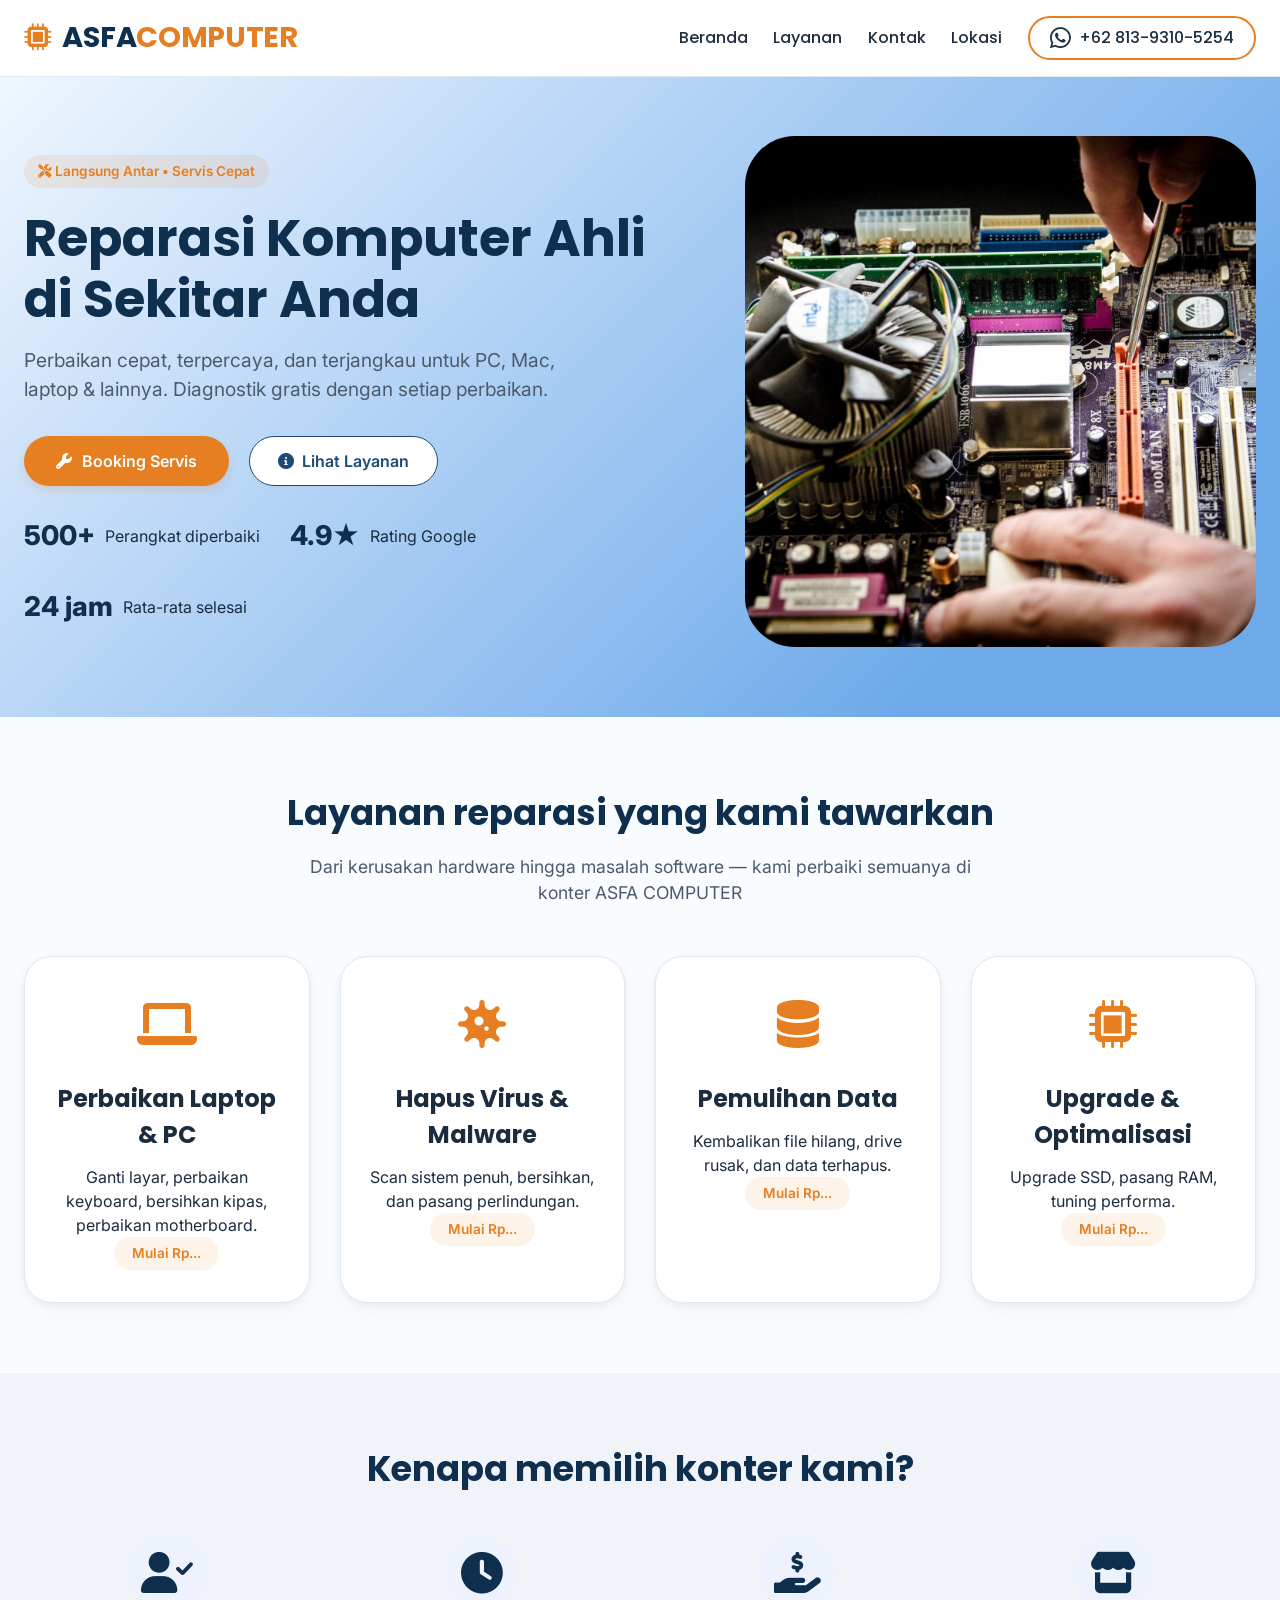
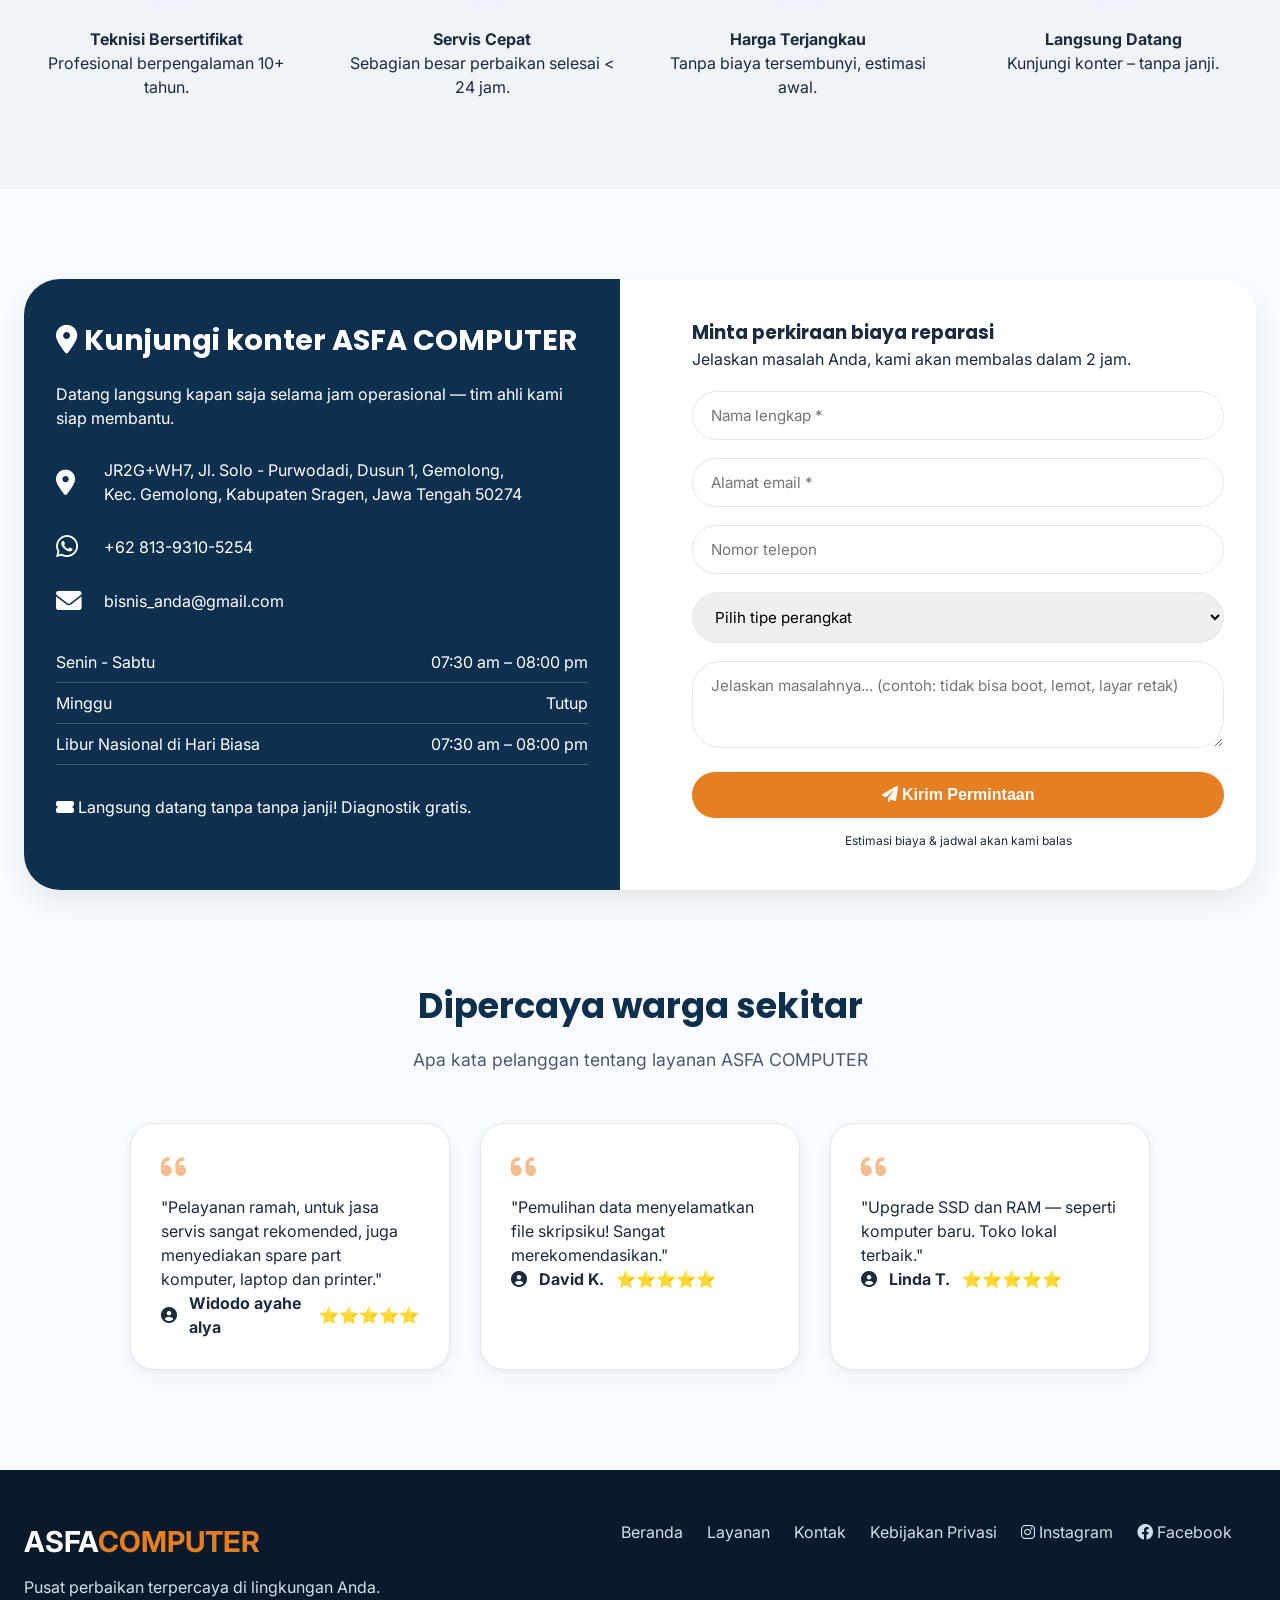
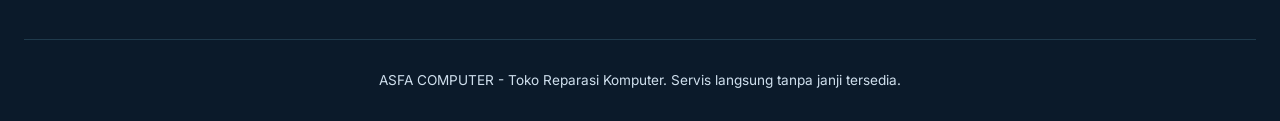
==== src/index.html @ e3bec2a9 "refine comments section" ====
<!DOCTYPE html>
<html lang="id">
<head>
  <meta charset="UTF-8">
  <meta name="viewport" content="width=device-width, initial-scale=1.0, user-scalable=yes">
  
  <!-- ================================================================== -->
  <!-- SEO META TAGS - Krusial untuk peringkat di Google & mesin pencari  -->
  <!-- ================================================================== -->
  <title>ASFA COMPUTER | Reparasi Komputer Profesional di Gemolong</title>
  <meta name="description" content="ASFA COMPUTER - Reparasi komputer profesional di Gemolong. Servis laptop, PC, Mac, pemulihan data, upgrade SSD/RAM. Gratis diagnostik, harga terjangkau. Langsung antar tanpa janji. ⭐ 4.9 rating.">
  <meta name="keywords" content="reparasi komputer, service laptop jakarta, perbaikan pc, toko komputer, ASHFACOMP, perbaikan laptop, pemulihan data jakarta, upgrade ssd, virus removal">
  <meta name="author" content="ASFA COMPUTER">
  <meta name="robots" content="index, follow">
  <meta name="googlebot" content="index, follow">
  <meta name="language" content="Indonesian">
  <meta name="geo.region" content="ID-JK">
  <meta name="geo.placename" content="Gemolong Sragen">
  <meta name="geo.position" content="-6.200000;106.816666">
  <meta name="ICBM" content="-6.200000, 106.816666">
  
  <link rel="canonical" href="https://www.asfa_computer.vercel.com/">
  
  <!-- Open Graph / Facebook -->
  <meta property="og:type" content="website">
  <meta property="og:url" content="https://www.asfa_computer.vercel.com/">
  <meta property="og:title" content="ASFA COMPUTER | Reparasi Komputer Profesional di Gemolong">
  <meta property="og:description" content="Servis laptop, PC, Mac, pemulihan data, upgrade SSD/RAM. Gratis diagnostik. Walk-in welcome! ⭐ 4.9 dari 500+ pelanggan.">
  <meta property="og:image" content="https://www.asfa_computer.vercel.jpg">
  <meta property="og:image:alt" content="ASFA COMPUTER Counter Repair Computer">
  <meta property="og:locale" content="id_ID">
  
  <!-- Twitter Card -->
  <meta name="twitter:card" content="summary_large_image">
  <meta name="twitter:title" content="ASFA COMPUTER | Reparasi Komputer Gemolong">
  <meta name="twitter:description" content="Servis cepat dan terjangkau. Diagnostik gratis. Datang langsung ke konter kami!">
  <meta name="twitter:image" content="https://www.asfa_computer.vercel.com/twitter-image.jpg">
  

  <!-- Font Awesome 6 -->
  <link rel="stylesheet" href="https://cdnjs.cloudflare.com/ajax/libs/font-awesome/6.0.0-beta3/css/all.min.css">
  <!-- Google Fonts -->
  <link href="https://fonts.googleapis.com/css2?family=Inter:opsz,wght@14..32,300;400;500;600;700&family=Poppins:wght@500;600;700&display=swap" rel="stylesheet">
  
  <link rel="stylesheet" href="style.css">

</head>
<body>

<!-- ================================================================== -->
<!-- HEADER dengan HAMBURGER BUTTON untuk mobile                         -->
<!-- ================================================================== -->
<header class="header">
  <div class="container">
    <div class="navbar">
      <div class="logo">
        <i class="fas fa-microchip"></i> ASFA<span>COMPUTER</span>
      </div>
      
      <!-- Desktop Navigation -->
      <div class="nav-links">
        <a class = "nav" href="#home">Beranda</a>
        <a class = "nav" href="#services">Layanan</a>
        <a class = "nav" href="#contact">Kontak</a>
        <a class = "nav" href="#location">Lokasi</a>
        <a href="#" class="btn-outline-call"><i class="fab fa-whatsapp wa"></i>+62 813-9310-5254</a>
      </div>
      
      <!-- Hamburger Button (Mobile Only) -->
      <button class="hamburger" id="hamburgerBtn" aria-label="Menu">
        <span></span>
        <span></span>
        <span></span>
      </button>
    </div>
  </div>
</header>

<!-- Mobile Navigation Menu -->
<div class="mobile-nav" id="mobileNav">
  <a href="#home" class="mobile-nav-link">Beranda</a>
  <a href="#services" class="mobile-nav-link">Layanan</a>
  <a href="#contact" class="mobile-nav-link">Kontak</a>
  <a href="#location" class="mobile-nav-link">Lokasi</a>
  <a href="#" class="btn-outline-call-mobile" id="mobileCallBtn"><i class="fas fa-phone-alt"></i> +62 857-4691-5869</a>
</div>

<!-- Overlay -->
<div class="menu-overlay" id="menuOverlay"></div>

<main>
  <!-- Hero Section -->
  <section id="home" class="hero">
    <div class="container hero-grid">
      <div class="hero-content">
        <div class="hero-badge"><i class="fas fa-tools"></i> Langsung Antar • Servis Cepat</div>
        <h1>Reparasi Komputer Ahli <br> di Sekitar Anda</h1>
        <p>Perbaikan cepat, terpercaya, dan terjangkau untuk PC, Mac, laptop & lainnya. Diagnostik gratis dengan setiap perbaikan.</p>
        <div class="hero-actions">
          <a href="#contact" class="btn-primary"><i class="fas fa-wrench"></i> Booking Servis</a>
          <a href="#services" class="btn-secondary"><i class="fas fa-info-circle"></i> Lihat Layanan</a>
        </div>
        <div class="hero-stats">
          <div class="stat-item"><span class="stat-number">500+</span> <span>Perangkat diperbaiki</span></div>
          <div class="stat-item"><span class="stat-number">4.9★</span> <span>Rating Google</span></div>
          <div class="stat-item"><span class="stat-number">24 jam</span> <span>Rata-rata selesai</span></div>
        </div>
      </div>
      <div class="hero-image">
        <div>
        <img src="../assets/computer_reparation.jpg" alt="Computer Repair">
        </div>
      </div>
    </div>
  </section>

  <!-- hero section mobile -->

  
  <section id="home" class="hero-mobile">
    <div class="container hero-grid">
      <div class="hero-content">
        <div class="hero-badge"><i class="fas fa-tools"></i> Langsung Antar • Servis Cepat</div>
        <h1>Reparasi Komputer Ahli <br> di Sekitar Anda</h1>
        <p>Perbaikan cepat, terpercaya, dan terjangkau untuk PC, Mac, laptop & lainnya. Diagnostik gratis dengan setiap perbaikan.</p>
        <div class="hero-image">
          <div>
          <img src="../assets/computer_reparation.jpg" alt="Computer Repair">
          </div>
        </div>
        <div class="hero-actions">
          <a href="#contact" class="btn-primary"><i class="fas fa-wrench"></i> Booking Servis</a>
          <a href="#services" class="btn-secondary"><i class="fas fa-info-circle"></i> Lihat Layanan</a>
        </div>
        <div class="hero-stats">
          <div class="stat-item"><span class="stat-number">500+</span> <span>Perangkat diperbaiki</span></div>
          <div class="stat-item"><span class="stat-number">4.9★</span> <span>Rating Google</span></div>
          <div class="stat-item"><span class="stat-number">24 jam</span> <span>Rata-rata selesai</span></div>
        </div>
      </div>
    </div>
  </section>


  <!-- Services Section -->
  <section id="services">
    <div class="container">
      <h2 class="section-title">Layanan reparasi yang kami tawarkan</h2>
      <div class="section-sub">Dari kerusakan hardware hingga masalah software — kami perbaiki semuanya di konter ASFA COMPUTER</div>
      <div class="services-grid">
        <div class="service-card">
          <div class="service-icon"><i class="fas fa-laptop"></i></div>
          <h3>Perbaikan Laptop & PC</h3>
          <p>Ganti layar, perbaikan keyboard, bersihkan kipas, perbaikan motherboard.</p>
          <span class="price-badge">Mulai Rp...</span>
        </div>
        <div class="service-card">
          <div class="service-icon"><i class="fas fa-virus"></i></div>
          <h3>Hapus Virus & Malware</h3>
          <p>Scan sistem penuh, bersihkan, dan pasang perlindungan.</p>
          <span class="price-badge">Mulai Rp...</span>
        </div>
        <div class="service-card">
          <div class="service-icon"><i class="fas fa-database"></i></div>
          <h3>Pemulihan Data</h3>
          <p>Kembalikan file hilang, drive rusak, dan data terhapus.</p>
          <span class="price-badge">Mulai Rp...</span>
        </div>
        <div class="service-card">
          <div class="service-icon"><i class="fas fa-microchip"></i></div>
          <h3>Upgrade & Optimalisasi</h3>
          <p>Upgrade SSD, pasang RAM, tuning performa.</p>
          <span class="price-badge">Mulai Rp...</span>
        </div>
      </div>
    </div>
  </section>

  <!-- Why Choose Us -->
  <section style="background: var(--gray-bg);">
    <div class="container">
      <h2 class="section-title">Kenapa memilih konter kami?</h2>
      <div class="whyus-grid">
        <div class="reason"><i class="fas fa-user-check"></i><h4>Teknisi Bersertifikat</h4><p>Profesional berpengalaman 10+ tahun.</p></div>
        <div class="reason"><i class="fas fa-clock"></i><h4>Servis Cepat</h4><p>Sebagian besar perbaikan selesai < 24 jam.</p></div>
        <div class="reason"><i class="fas fa-hand-holding-usd"></i><h4>Harga Terjangkau</h4><p>Tanpa biaya tersembunyi, estimasi awal.</p></div>
        <div class="reason"><i class="fas fa-store"></i><h4>Langsung Datang</h4><p>Kunjungi konter – tanpa janji.</p></div>
      </div>
    </div>
  </section>

  <!-- Contact & Location -->
  <section id="contact">
    <div class="container">
      <div class="contact-row">
        <div class="contact-info">
          <h3><i class="fas fa-map-marker-alt"></i> Kunjungi konter ASFA COMPUTER</h3>
          <p>Datang langsung kapan saja selama jam operasional — tim ahli kami siap membantu.</p>
          <a class = "addres" href="https://maps.app.goo.gl/Fgyykziy1ZP6LN6L7" target="_blank"><div class="info-detail"><i class="fas fa-location-dot"></i> <span>JR2G+WH7, Jl. Solo - Purwodadi, Dusun 1, Gemolong,<br> Kec. Gemolong, Kabupaten Sragen, Jawa Tengah 50274</span></div></a>
          <div class="info-detail"><i class="fab fa-whatsapp"></i> <span>+62 813-9310-5254</span></div>
          <div class="info-detail"><i class="fas fa-envelope"></i> <span>bisnis_anda@gmail.com</span></div>
          <div class="hours-list">
            <li><span>Senin - Sabtu</span><span>07:30 am – 08:00 pm</span></li>
            <li><span>Minggu</span><span>Tutup</span></li>
            <li><span>Libur Nasional di Hari Biasa</span><span>07:30 am – 08:00 pm</span></li>
          </div>
          <div style="margin-top: 30px;"><i class="fas fa-ticket-alt"></i> Langsung datang tanpa tanpa janji! Diagnostik gratis.</div>
        </div>
        <div class="contact-form">
          <h3>Minta perkiraan biaya reparasi</h3>
          <p style="margin-bottom: 20px;">Jelaskan masalah Anda, kami akan membalas dalam 2 jam.</p>
          <form id="repairForm">
            <div class="form-group"><input type="text" placeholder="Nama lengkap *" id="name" required></div>
            <div class="form-group"><input type="email" placeholder="Alamat email *" id="email" required></div>
            <div class="form-group"><input type="tel" placeholder="Nomor telepon" id="phone"></div>
            <div class="form-group">
              <select id="device">
                <option value="">Pilih tipe perangkat</option>
                <option>Laptop (Windows)</option><option>MacBook / iMac</option>
                <option>PC Desktop</option><option>Lainnya / Tidak yakin</option>
              </select>
            </div>
            <div class="form-group"><textarea rows="3" placeholder="Jelaskan masalahnya... (contoh: tidak bisa boot, lemot, layar retak)" id="issue"></textarea></div>
            <button type="submit" class="btn-submit"><i class="fas fa-paper-plane"></i> Kirim Permintaan</button>
            <p style="font-size: 12px; margin-top: 14px; text-align: center;">Estimasi biaya & jadwal akan kami balas</p>
          </form>
        </div>
      </div>
    </div>
  </section>

  <!-- Testimonials -->
  <section style="padding-top: 20px;">
    <div class="container">
      <h2 class="section-title">Dipercaya warga sekitar</h2>
      <div class="section-sub">Apa kata pelanggan tentang layanan ASFA COMPUTER</div>
      <div class="testimonial-grid">
        <div class="testi-card"><i class="fas fa-quote-left"></i><p>"Pelayanan ramah, untuk jasa servis sangat rekomended, juga menyediakan spare part komputer, laptop dan printer."</p><div class="client"><i class="fas fa-user-circle"></i> <strong>Widodo ayahe alya</strong> <span>⭐⭐⭐⭐⭐</span></div></div>
        <div class="testi-card"><i class="fas fa-quote-left"></i><p>"Pemulihan data menyelamatkan file skripsiku! Sangat merekomendasikan."</p><div class="client"><i class="fas fa-user-circle"></i> <strong>David K.</strong> <span>⭐⭐⭐⭐⭐</span></div></div>
        <div class="testi-card"><i class="fas fa-quote-left"></i><p>"Upgrade SSD dan RAM — seperti komputer baru. Toko lokal terbaik."</p><div class="client"><i class="fas fa-user-circle"></i> <strong>Linda T.</strong> <span>⭐⭐⭐⭐⭐</span></div></div>
      </div>
    </div>
  </section>
</main>

<footer class="footer">
  <div class="container">
    <div class="footer-inner">
      <div><div class="footer-logo">ASFA<span>COMPUTER</span></div><p style="margin-top: 12px;">Pusat perbaikan terpercaya di lingkungan Anda.</p></div>
      <div class="footer-links"><a href="#home">Beranda</a><a href="#services">Layanan</a><a href="#contact">Kontak</a><a href="#">Kebijakan Privasi</a><a href="#"><i class="fab fa-instagram"></i> Instagram</a><a href="#"><i class="fab fa-facebook"></i> Facebook</a></div>
    </div>
    <div class="copyright">ASFA COMPUTER - Toko Reparasi Komputer. Servis langsung tanpa janji tersedia.</div>
  </div>
</footer>

<!-- ================================================================== -->
<!-- JAVASCRIPT EXTERNAL FILE                                           -->
<!-- ================================================================== -->
<script src="script.js"></script>
</body>
</html>
---- src/style.css ----
/* ========== RESET & VARIABLES ========== */
    * {
      margin: 0;
      padding: 0;
      box-sizing: border-box;
    }

    body {
      font-family: 'Inter', sans-serif;
      background-color: #f9fcff;
      color: #1A2C3E;
      line-height: 1.5;
      scroll-behavior: smooth;
    }

    .container {
      max-width: 1280px;
      margin: 0 auto;
      padding: 0 24px;
    }

    :root {
      --primary: #0f2f4f;
      --primary-dark: #091e33;
      --primary-soft: #1e4a76;
      --accent: #e67e22;
      --accent-hover: #cc701d;
      --gray-bg: #f0f4f9;
      --card-white: #ffffff;
      --border-light: #e2e8f0;
      --text-muted: #4b5b6c;
      --shadow-sm: 0 8px 20px rgba(0, 0, 0, 0.03), 0 2px 6px rgba(0, 0, 0, 0.05);
      --shadow-md: 0 12px 28px rgba(0, 0, 0, 0.08);
    }

    h1, h2, h3, .logo, .nav-links a, .btn {
      font-family: 'Poppins', sans-serif;
    }

    /* ========== HEADER & NAVBAR ========== */
    .header {
      background: white;
      box-shadow: 0 1px 0 var(--border-light);
      position: sticky;
      top: 0;
      z-index: 1000;
    }

    .navbar {
      display: flex;
      align-items: center;
      justify-content: space-between;
      flex-wrap: wrap;
      padding: 1rem 0;
    }

    .logo {
      font-size: 1.8rem;
      font-weight: 700;
      color: var(--primary);
      letter-spacing: -0.3px;
    }
    .logo span {
      color: var(--accent);
    }
    .logo i {
      font-size: 1.7rem;
      margin-right: 6px;
      color: var(--accent);
    }
  
    /* DESKTOP NAVIGATION */
    .nav-links {
      display: flex;
      gap: clamp(0.1rem, 2vw, 2rem);
      align-items: center;
      flex-wrap: wrap;
      /* font-size: clamp(); */
    }

    .nav-links a {
      text-decoration: none;
      font-weight: 500;
      color: #1e2f3f;
      transition: color 0.2s;
    }

    .nav-links a.nav:hover {
      color: var(--accent);
    } 

    .wa {
      font-size: 1.5rem;
    }

    .btn-outline-call {
      display: inline-flex;
      background: transparent;
      border: 2px solid var(--accent);
      padding: 8px 20px;
      border-radius: 40px;
      font-weight: 600;
      color: var(--accent);
      transition: all 10s;

    }

    .btn-outline-call i {
      margin-right: 8px;
    }
    .btn-outline-call:hover {
      background: var(--accent);
      color: white;
    }

    /* ========== HAMBURGER MENU (MOBILE) ========== */
    .hamburger {
      display: none;
      flex-direction: column;
      cursor: pointer;
      gap: 5px;
      background: transparent;
      border: none;
      padding: 8px;
      z-index: 1001;
    }

    .hamburger span {
      width: 28px;
      height: 3px;
      background-color: var(--primary);
      border-radius: 4px;
      transition: all 0.3s ease;
    }

    .hamburger.active span:nth-child(1) {
      transform: rotate(45deg) translate(5px, 6px);
    }
    .hamburger.active span:nth-child(2) {
      opacity: 0;
    }
    .hamburger.active span:nth-child(3) {
      transform: rotate(-45deg) translate(5px, -6px);
    }

    .mobile-nav {
      position: fixed;
      top: 0;
      right: -100%;
      width: 80%;
      max-width: 320px;
      height: 100vh;
      background: white;
      box-shadow: -5px 0 30px rgba(0,0,0,0.15);
      z-index: 999;
      padding: 90px 30px 40px;
      transition: right 0.3s ease-in-out;
      display: flex;
      flex-direction: column;
      gap: 24px;
    }

    .mobile-nav.active {
      right: 0;
    }

    .mobile-nav a {
      text-decoration: none;
      font-size: 1.3rem;
      font-weight: 600;
      color: var(--primary);
      padding: 12px 0;
      border-bottom: 1px solid var(--border-light);
      transition: color 0.2s;
      font-family: 'Poppins', sans-serif;
    }

    .mobile-nav a:hover {
      color: var(--accent);
    }

    .mobile-nav .btn-outline-call-mobile {
      margin-top: 20px;
      background: transparent;
      border: 2px solid var(--accent);
      padding: 12px 20px;
      border-radius: 40px;
      font-weight: 600;
      color: var(--accent);
      text-align: center;
      display: inline-block;
    }

    .menu-overlay {
      position: fixed;
      top: 0;
      left: 0;
      width: 100%;
      height: 100%;
      background: rgba(0,0,0,0.5);
      z-index: 998;
      opacity: 0;
      visibility: hidden;
      transition: all 0.3s ease;
    }

    .menu-overlay.active {
      opacity: 1;
      visibility: visible;
    }

    /* ========== BUTTONS ========== */
    .btn-primary {
      background: var(--accent);
      color: white;
      border: none;
      padding: 12px 32px;
      border-radius: 40px;
      font-weight: 600;
      font-size: 1rem;
      cursor: pointer;
      transition: all 0.25s;
      display: inline-flex;
      align-items: center;
      gap: 10px;
      text-decoration: none;
      box-shadow: 0 4px 8px rgba(230, 126, 34, 0.2);
    }
    .btn-primary:hover {
      background: var(--accent-hover);
      transform: translateY(-2px);
    }
    .btn-secondary {
      background: white;
      border: 1.5px solid var(--primary-soft);
      color: var(--primary-soft);
      padding: 12px 28px;
      border-radius: 40px;
      font-weight: 600;
      transition: all 0.2s;
      display: inline-flex;
      align-items: center;
      gap: 8px;
      text-decoration: none;
    }
    .btn-secondary:hover {
      background: var(--gray-bg);
      border-color: var(--accent);
      color: var(--accent);
    }

    /* ========== hero mobile section ========== */
    
    .hero-mobile {
      display: none;;
    }

    /* ========== HERO SECTION ========== */
    .hero {
      padding: 60px 0 70px 0;
      background: linear-gradient(135deg, #f0f7ff 0%, #6eaaea 80%);
    }
    .hero-grid {
      display: flex;
      flex-wrap: wrap;
      align-items: center;
      gap: 40px;
    }
    .hero-content {
      flex: 1.2;
    }
    .hero-badge {
      background: rgba(230, 126, 34, 0.12);
      display: inline-block;
      padding: 6px 14px;
      border-radius: 30px;
      font-size: 0.85rem;
      font-weight: 600;
      color: var(--accent);
      margin-bottom: 20px;
    }
    .hero-content h1 {
      font-size: 3.2rem;
      line-height: 1.2;
      font-weight: 700;
      color: var(--primary);
      margin-bottom: 1rem;
    }
    .hero-content p {
      font-size: 1.2rem;
      color: var(--text-muted);
      margin-bottom: 2rem;
      max-width: 550px;
    }
    .hero-stats {
      display: flex;
      gap: 30px;
      margin-top: 30px;
      flex-wrap: wrap;
    }
    .stat-item {
      display: flex;
      align-items: center;
      gap: 10px;
    }
    .stat-number {
      font-weight: 800;
      font-size: 1.7rem;
      color: var(--primary);
    }
    .hero-actions {
      display: flex;
      gap: 20px;
      flex-wrap: wrap;
    }
    .hero-image {
      flex: 0.9;
      text-align: center;
      
    }
 
    .hero-image div img {
      display: block;
      position: relative;
      overflow: hidden;
      aspect-ratio: 1/1;
      height: 100%;
      width: 100%;   
      border-radius: 50px;
      object-fit: cover;
    }

    /* ========== SECTIONS ========== */
    section {
      padding: 70px 0;
    }
    .section-title {
      text-align: center;
      font-size: 2.2rem;
      font-weight: 700;
      color: var(--primary);
      margin-bottom: 14px;
    }
    .section-sub {
      text-align: center;
      color: var(--text-muted);
      max-width: 680px;
      margin: 0 auto 50px auto;
      font-size: 1.1rem;
    }

    /* Services Cards */
    .services-grid {
      display: grid;
      grid-template-columns: repeat(auto-fit, minmax(270px, 1fr));
      gap: 30px;
    }
    .service-card {
      background: var(--card-white);
      border-radius: 28px;
      padding: 32px 24px;
      text-align: center;
      transition: all 0.3s ease;
      box-shadow: var(--shadow-sm);
      border: 1px solid var(--border-light);
    }
    .service-card:hover {
      transform: translateY(-8px);
      box-shadow: var(--shadow-md);
    }
    .service-icon {
      font-size: 3rem;
      color: var(--accent);
      margin-bottom: 20px;
    }
    .service-card h3 {
      font-size: 1.5rem;
      margin-bottom: 12px;
    }
    .price-badge {
      background: #fef3e8;
      display: inline-block;
      padding: 6px 18px;
      border-radius: 40px;
      font-weight: 600;
      font-size: 0.85rem;
      color: var(--accent);
    }

    /* Why Us */
    .whyus-grid {
      display: grid;
      grid-template-columns: repeat(auto-fit, minmax(200px, 1fr));
      gap: 30px;
      margin-top: 20px;
    }
    .reason {
      text-align: center;
      padding: 20px 10px;
    }
    .reason i {
      font-size: 2.6rem;
      background: #eef2fc;
      padding: 16px;
      border-radius: 60px;
      color: var(--primary);
      margin-bottom: 18px;
    }

    /* Contact Row */
    .contact-row {
      display: flex;
      flex-wrap: wrap;
      gap: 40px;
      background: white;
      border-radius: 36px;
      box-shadow: var(--shadow-md);
      overflow: hidden;
      margin-top: 20px;
    }
    .contact-info {
      flex: 1;
      background: var(--primary);
      color: white;
      padding: 40px 32px;
    }
    .contact-info h3 {
      font-size: 1.8rem;
      margin-bottom: 20px;
    }
    .info-detail {
      margin: 28px 0;
      display: flex;
      gap: 16px;
      align-items: center;
    }
    .info-detail i {
      font-size: 1.6rem;
      width: 32px;
    }

    .addres {
      text-decoration: none;
      color: white;
    }

    .addres:visited {
      color: red;
    }
    
    .addres:hover {
      color: rgb(249, 217, 217);
    }

    .addres:active {
      color: white;
    }
    
    .hours-list {
      list-style: none;
      margin-top: 12px;
    }

    .hours-list li {
      display: flex;
      justify-content: space-between;
      padding: 8px 0;
      border-bottom: 1px solid rgba(255,255,255,0.2);
    }
    .contact-form {
      flex: 1;
      padding: 40px 32px;
      background: white;
    }
    .form-group {
      margin-bottom: 18px;
    }
    .form-group input, .form-group select, .form-group textarea {
      width: 100%;
      padding: 14px 18px;
      border: 1px solid var(--border-light);
      border-radius: 28px;
      font-family: 'Inter', sans-serif;
      font-size: 0.95rem;
    }
    .form-group input:focus, .form-group textarea:focus {
      outline: none;
      border-color: var(--accent);
      box-shadow: 0 0 0 3px rgba(230,126,34,0.1);
    }
    .btn-submit {
      background: var(--accent);
      width: 100%;
      border: none;
      padding: 14px;
      font-weight: 700;
      font-size: 1rem;
      border-radius: 40px;
      color: white;
      cursor: pointer;
    }

    /* Testimonials */
    .testimonial-grid {
      display: flex;
      flex-wrap: wrap;
      gap: 30px;
      justify-content: center;
    }
    .testi-card {
      background: white;
      border-radius: 24px;
      padding: 30px;
      width: 320px;
      box-shadow: var(--shadow-sm);
      border: 1px solid var(--border-light);
    }
    .testi-card i.fa-quote-left {
      color: var(--accent);
      opacity: 0.5;
      font-size: 1.8rem;
      margin-bottom: 12px;
    }
    .client {
      display: flex;
      align-items: center;
      gap: 12px;
    }

    /* Footer */
    .footer {
      background: #0b1a2a;
      color: #cfdfed;
      padding: 50px 0 30px;
      margin-top: 30px;
    }
    .footer-inner {
      display: flex;
      justify-content: space-between;
      flex-wrap: wrap;
      gap: 40px;
      margin-bottom: 40px;
    }
    .footer-logo {
      font-size: 1.8rem;
      font-weight: 700;
      color: white;
    }
    .footer-logo span {
      color: var(--accent);
    }
    .footer-links a {
      color: #cfdfed;
      text-decoration: none;
      margin-right: 24px;
      transition: color 0.2s;
    }
    .footer-links a:hover {
      color: var(--accent);
    }
    .copyright {
      text-align: center;
      border-top: 1px solid #1f3a4c;
      padding-top: 30px;
      font-size: 0.85rem;
    }

    /* ========== RESPONSIVE ========== */
    @media (max-width: 800px) {
      .nav-links {
        display: none;
      }
      .hamburger {
        display: flex;
      }
      .hero-content h1 {
        font-size: 2.4rem;
      }

      .section-title {
        font-size: 1.9rem;
      }

      .contact-row {
        flex-direction: column;
      }

    }
    @media (max-width: 580px) {
      .hero-actions {
        flex-direction: column;
        align-items: stretch;
      }

      .btn-primary {
        margin-top: 1.5rem;
      }
      .btn-primary, .btn-secondary {
        justify-content: center;
      }

      .hero {
        display: none;
      }

      .hero-mobile {
      display: block;
       padding: 60px 0 70px 0;
      background: linear-gradient(135deg,  #f0f7ff 0%, #6eaaea 80%);
      }
    }
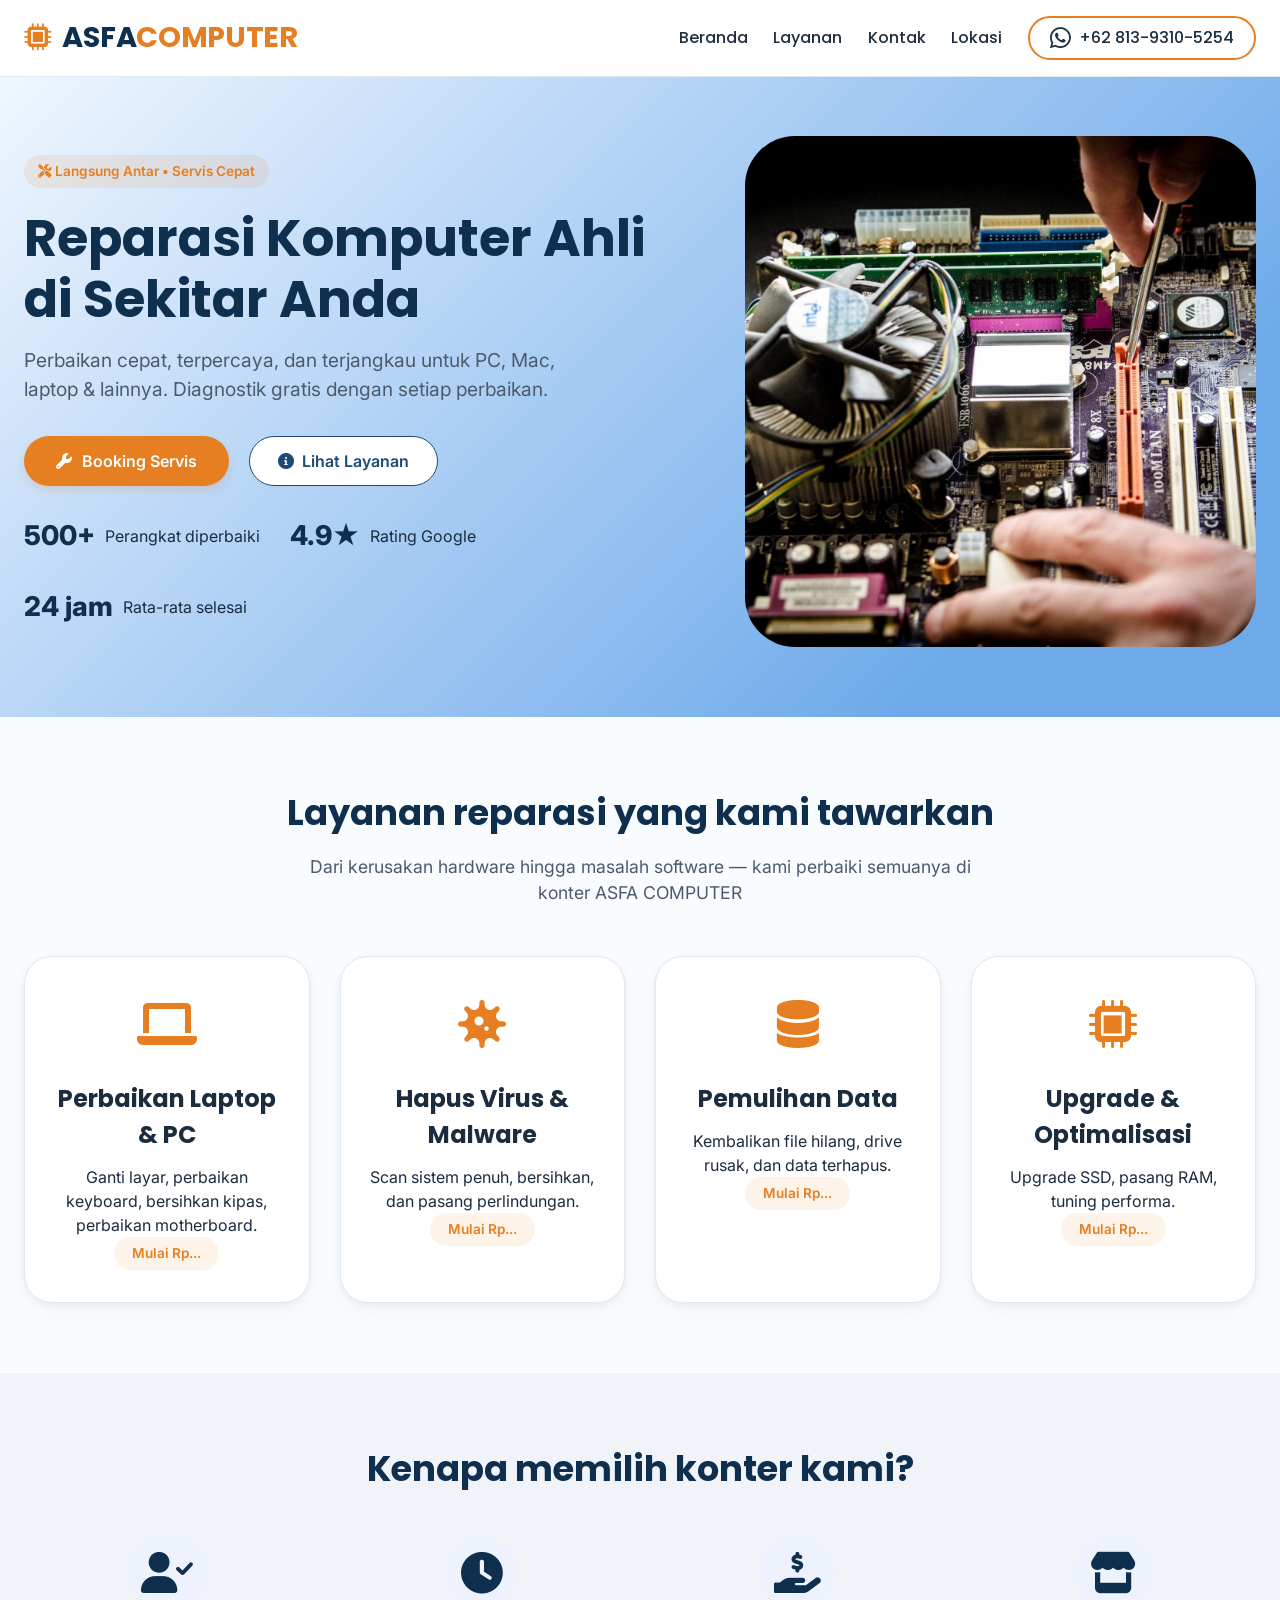
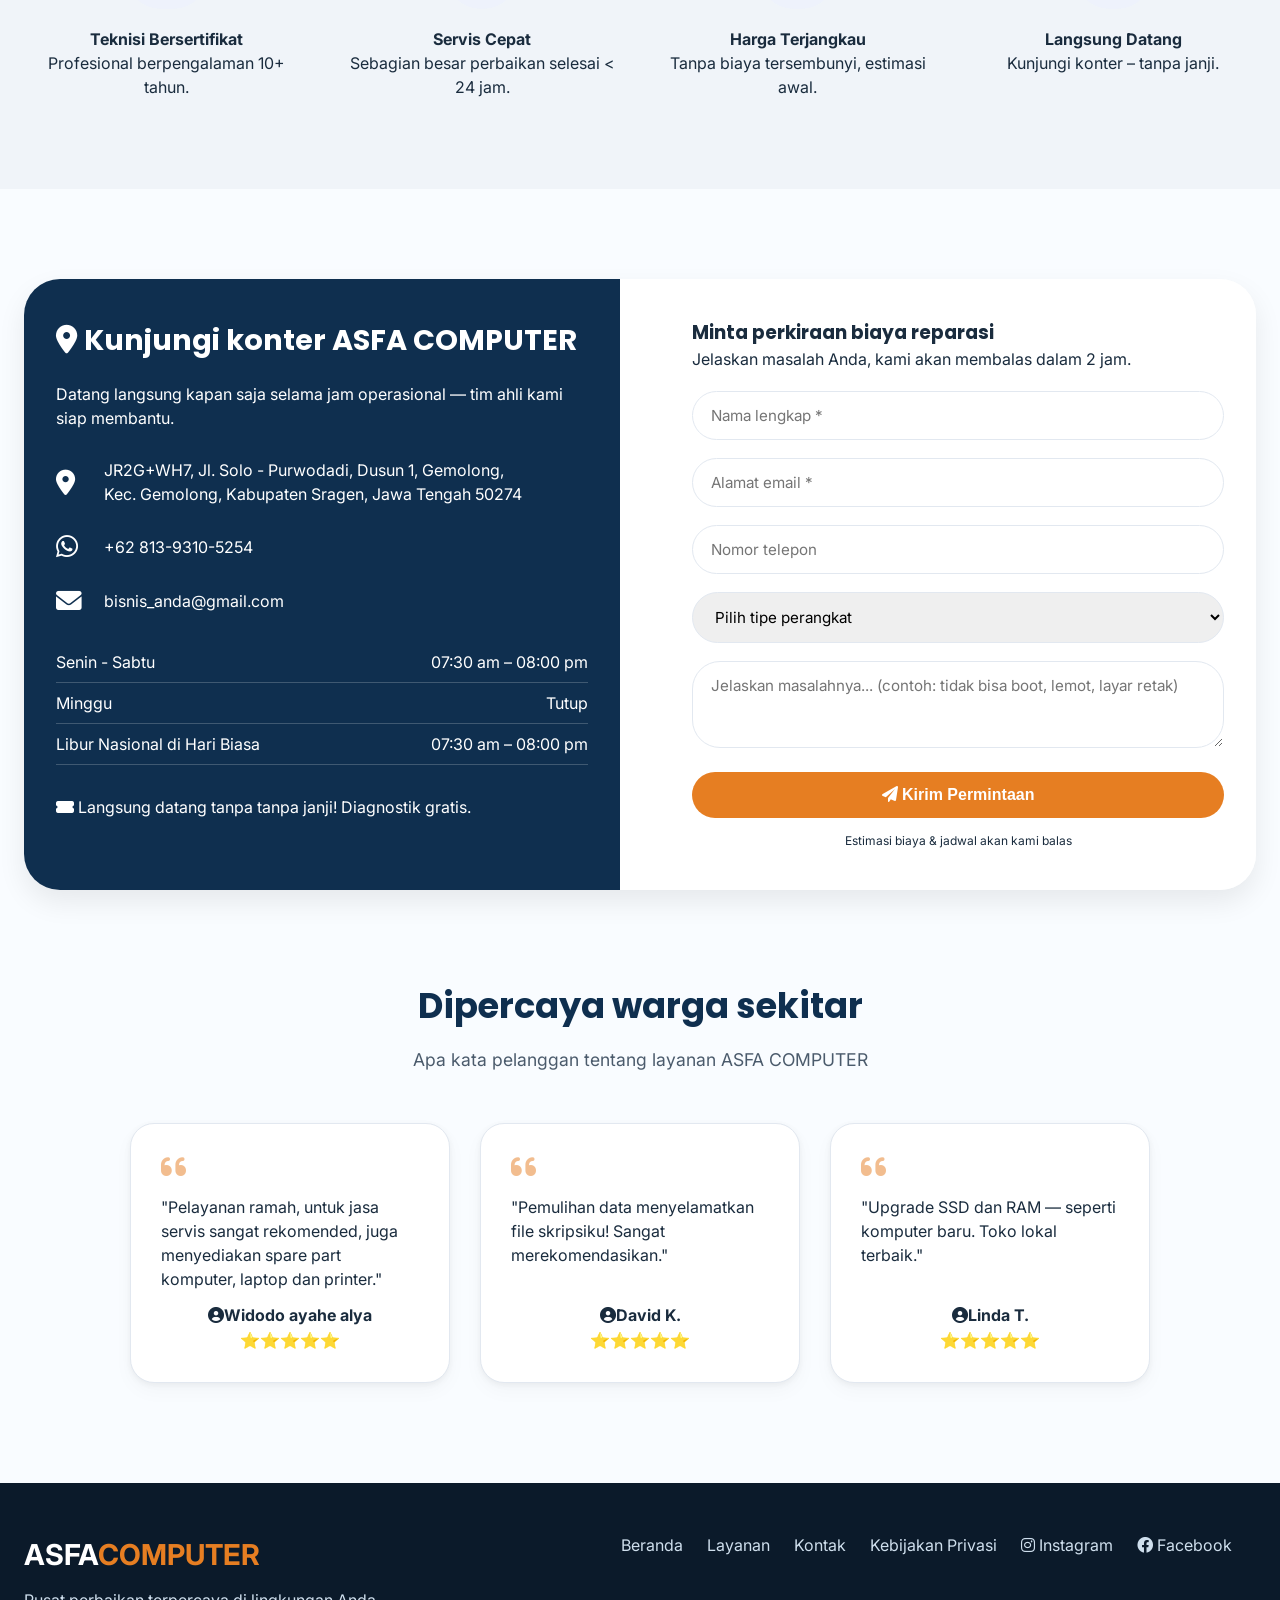
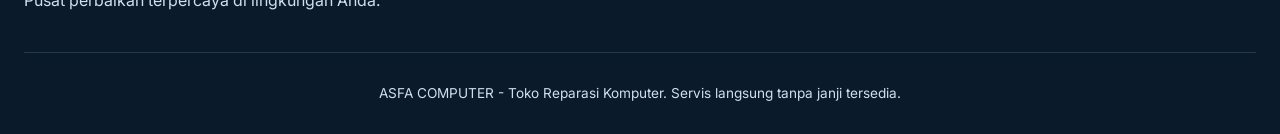
==== commit 708678ce: "refine everything" ====
--- a/src/index.html
+++ b/src/index.html
@@ -235,10 +235,12 @@
       <h2 class="section-title">Dipercaya warga sekitar</h2>
       <div class="section-sub">Apa kata pelanggan tentang layanan ASFA COMPUTER</div>
       <div class="testimonial-grid">
-        <div class="testi-card"><i class="fas fa-quote-left"></i><p>"Pelayanan ramah, untuk jasa servis sangat rekomended, juga menyediakan spare part komputer, laptop dan printer."</p><div class="client"><i class="fas fa-user-circle"></i> <strong>Widodo ayahe alya</strong> <span>⭐⭐⭐⭐⭐</span></div></div>
-        <div class="testi-card"><i class="fas fa-quote-left"></i><p>"Pemulihan data menyelamatkan file skripsiku! Sangat merekomendasikan."</p><div class="client"><i class="fas fa-user-circle"></i> <strong>David K.</strong> <span>⭐⭐⭐⭐⭐</span></div></div>
-        <div class="testi-card"><i class="fas fa-quote-left"></i><p>"Upgrade SSD dan RAM — seperti komputer baru. Toko lokal terbaik."</p><div class="client"><i class="fas fa-user-circle"></i> <strong>Linda T.</strong> <span>⭐⭐⭐⭐⭐</span></div></div>
-      </div>
+        <div class="testi-card"><i class="fas fa-quote-left"></i><p>"Pelayanan ramah, untuk jasa servis sangat rekomended, juga menyediakan spare part komputer, laptop dan printer."</p><div class="client"> <strong><i class="fas fa-user-circle"></i>Widodo ayahe alya</strong> <span>⭐⭐⭐⭐⭐</span></div></div>
+        <div class="testi-card"><i class="fas fa-quote-left"></i><p>"Pemulihan data menyelamatkan file skripsiku! Sangat merekomendasikan."</p><div class="client"> <strong><i class="fas fa-user-circle"></i>David K.</strong> <span>⭐⭐⭐⭐⭐</span></div></div>
+        <div class="testi-card"><i class="fas fa-quote-left"></i><p>"Upgrade SSD dan RAM — seperti komputer baru. Toko lokal terbaik."</p><div class="client"> <strong><i class="fas fa-user-circle"></i>Linda T.</strong> <span>⭐⭐⭐⭐⭐</span></div></div>
+        
+      </div>
+      
     </div>
   </section>
 </main>
--- a/src/style.css
+++ b/src/style.css
@@ -354,9 +354,24 @@
     /* Services Cards */
     .services-grid {
       display: grid;
+      justify-content: center;
       grid-template-columns: repeat(auto-fit, minmax(270px, 1fr));
       gap: 30px;
     }
+
+    /* .services-grid {
+  display: flex;
+  flex-wrap: wrap;
+  justify-content: center;
+  gap: 30px;
+}
+
+.service-card {
+  flex: 0 1 270px;
+} */
+
+
+
     .service-card {
       background: var(--card-white);
       border-radius: 28px;
@@ -511,22 +526,45 @@
     }
     .testi-card {
       background: white;
+      display: flex;
+      flex-direction: column;
       border-radius: 24px;
       padding: 30px;
       width: 320px;
       box-shadow: var(--shadow-sm);
       border: 1px solid var(--border-light);
     }
+
+    .testi-card p {
+      flex: 1;
+    }
     .testi-card i.fa-quote-left {
       color: var(--accent);
       opacity: 0.5;
       font-size: 1.8rem;
       margin-bottom: 12px;
     }
+    /* .client {
+      display: flex;
+      align-items: center;
+      gap: 8px;
+      
+    } */
+
     .client {
-      display: flex;
-      align-items: center;
-      gap: 12px;
+      display: grid;
+      align-items: center;
+      gap: 1px;
+      padding-top: 12px;
+      justify-content: center;
+    }
+
+    .client strong {
+      text-align: center;
+    }
+
+    .client span {
+      text-align: center;
     }
 
     /* Footer */
@@ -568,37 +606,29 @@
     }
 
     /* ========== RESPONSIVE ========== */
-    @media (max-width: 800px) {
+    @media (max-width: 825px) and (min-width: 641px) {
       .nav-links {
         display: none;
       }
       .hamburger {
         display: flex;
       }
+      .hero-content {
+        display: flex;
+        flex-direction: column;
+        align-items: center;
+      }
       .hero-content h1 {
         font-size: 2.4rem;
+        text-align: center;
+      }
+
+      .hero-content p {
+        text-align: center;
       }
 
       .section-title {
         font-size: 1.9rem;
-      }
-
-      .contact-row {
-        flex-direction: column;
-      }
-
-    }
-    @media (max-width: 580px) {
-      .hero-actions {
-        flex-direction: column;
-        align-items: stretch;
-      }
-
-      .btn-primary {
-        margin-top: 1.5rem;
-      }
-      .btn-primary, .btn-secondary {
-        justify-content: center;
       }
 
       .hero {
@@ -610,6 +640,156 @@
        padding: 60px 0 70px 0;
       background: linear-gradient(135deg,  #f0f7ff 0%, #6eaaea 80%);
       }
+
+
+      .hero-image {
+        display: flex;
+        justify-content: center;
+      }
+
+     .hero-image div img {
+      display: block;
+      position: relative;
+      overflow: hidden;
+      aspect-ratio: 1/1;
+      height: 22rem;
+      width: 22rem;   
+      border-radius: 50px;
+      object-fit: cover;
+    }
+
+    .hero-actions {
+      display: flex;
+      justify-content: center;
+      padding-top: 32px;
+            
+    }
+
+    .stat-item {
+      display: grid;
+    }
+
+      .contact-row {
+        flex-direction: column;
+      
+      }
+
+    }
+
+    
+    @media (max-width: 640px) and (min-width: 581px) {
+      .nav-links {
+        display: none;
+      }
+      .hamburger {
+        display: flex;
+      }
+      .hero-content {
+        display: flex;
+        flex-direction: column;
+        align-items: center;
+      }
+      .hero-content h1 {
+        font-size: 2.4rem;
+        text-align: center;
+      }
+
+      .hero-content p {
+        text-align: center;
+      }
+
+      .section-title {
+        font-size: 1.9rem;
+      }
+
+      .hero {
+        display: none;
+      }
+
+      .hero-mobile {
+      display: block;
+       padding: 60px 0 70px 0;
+      background: linear-gradient(135deg,  #f0f7ff 0%, #6eaaea 80%);
+      }
+
+
+      .hero-image {
+        display: flex;
+        justify-content: center;
+      }
+
+     .hero-image div img {
+      display: block;
+      position: relative;
+      overflow: hidden;
+      aspect-ratio: 1/1;
+      height: 22rem;
+      width: 22rem;   
+      border-radius: 50px;
+      object-fit: cover;
+    }
+
+    .hero-actions {
+      display: flex;
+      justify-content: center;
+      padding-top: 32px;
+            
+    }
+
+    .hero-stats {
+      display: flex;
+      justify-content: center;;
+    }
+
+      .contact-row {
+        flex-direction: column;
+      
+      }
+
+    }
+
+
+    @media (max-width: 580px) {
+      .nav-links {
+        display: none;
+      }
+      .hamburger {
+        display: flex;
+      }
+
+      .hero-content {
+        display: flex;
+        flex-direction: column;
+        align-items: stretch;
+      }
+
+      .hero-actions {
+        display: flex;
+        flex-direction: column;
+        align-items: stretch;
+      }
+
+
+      /* .hero-actions a {
+        width: 100%;
+      } */
+
+      .btn-primary {
+        margin-top: 1.5rem;
+      }
+      .btn-primary, .btn-secondary {
+        justify-content: center;
+      }
+
+      .hero {
+        display: none;
+      }
+
+      .hero-mobile {
+      display: block;
+       padding: 60px 0 70px 0;
+      background: linear-gradient(135deg,  #f0f7ff 0%, #6eaaea 80%);
+      }
     }
 
     
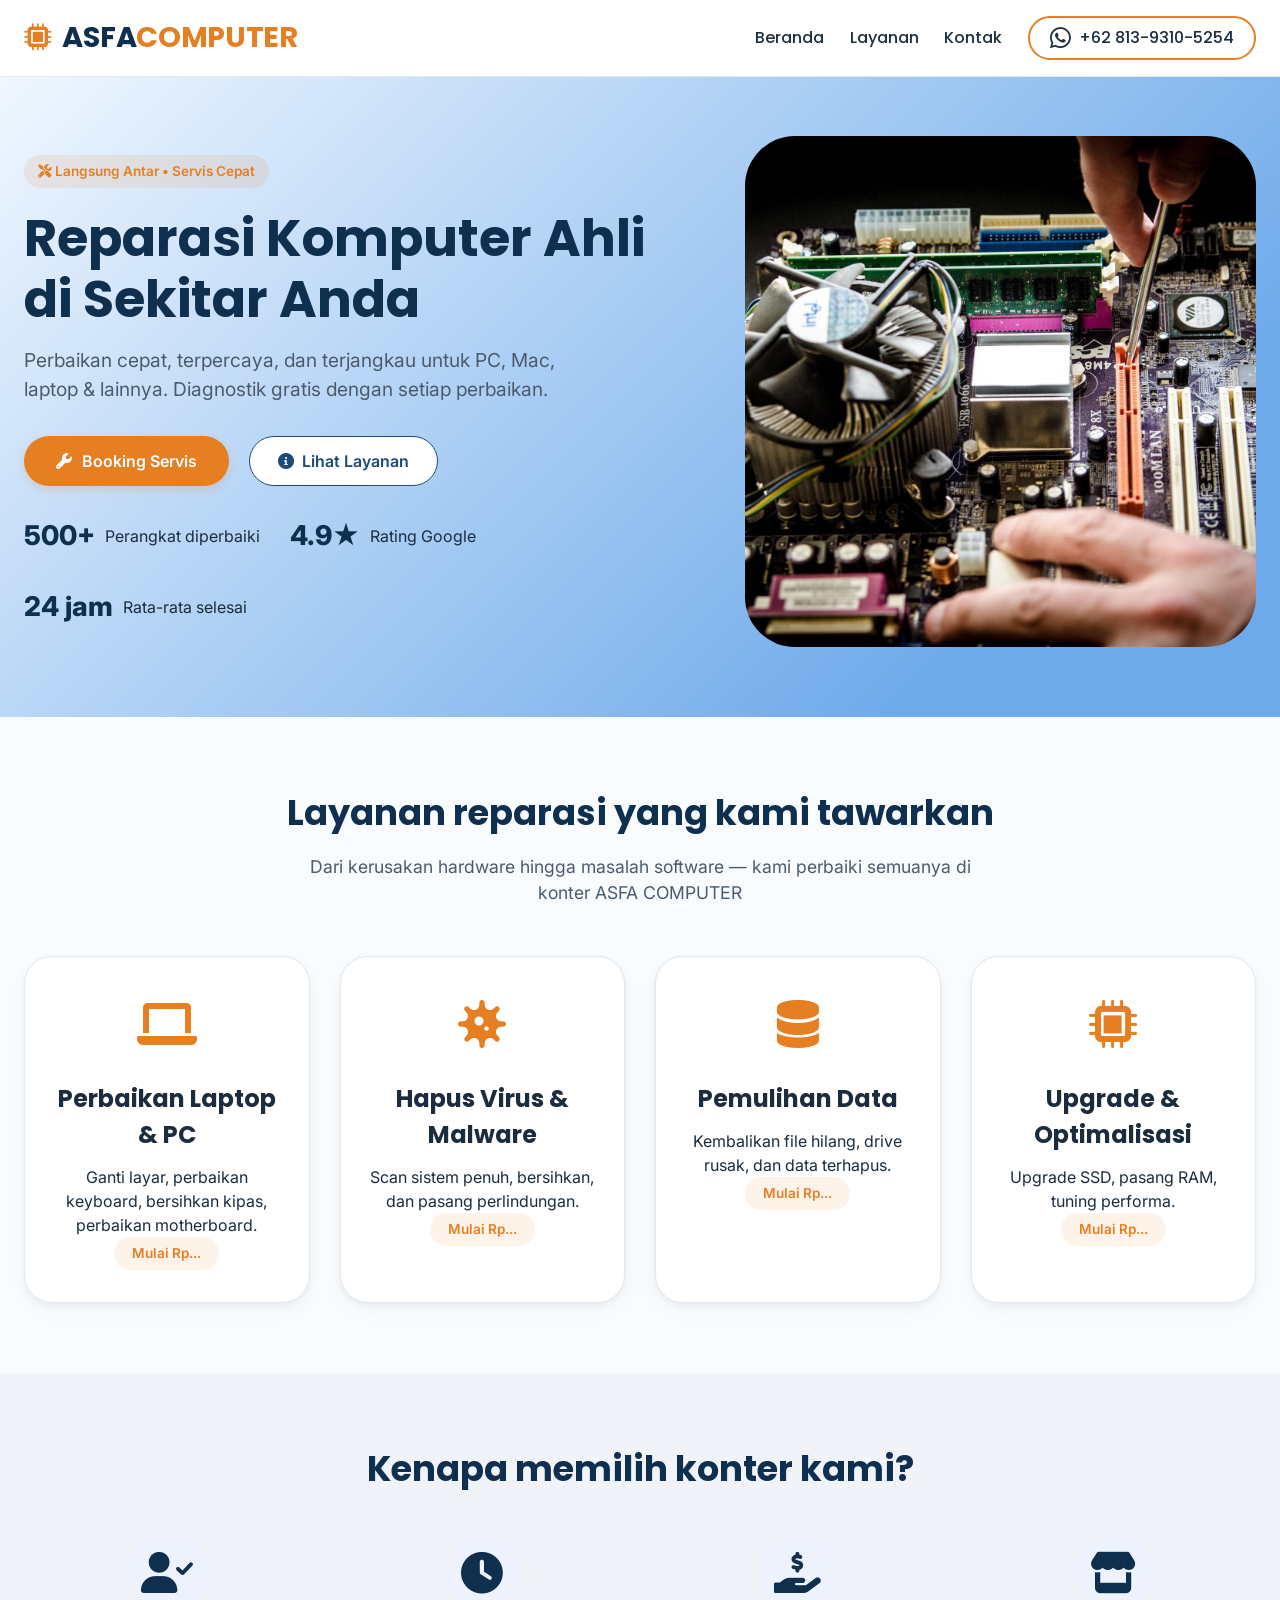
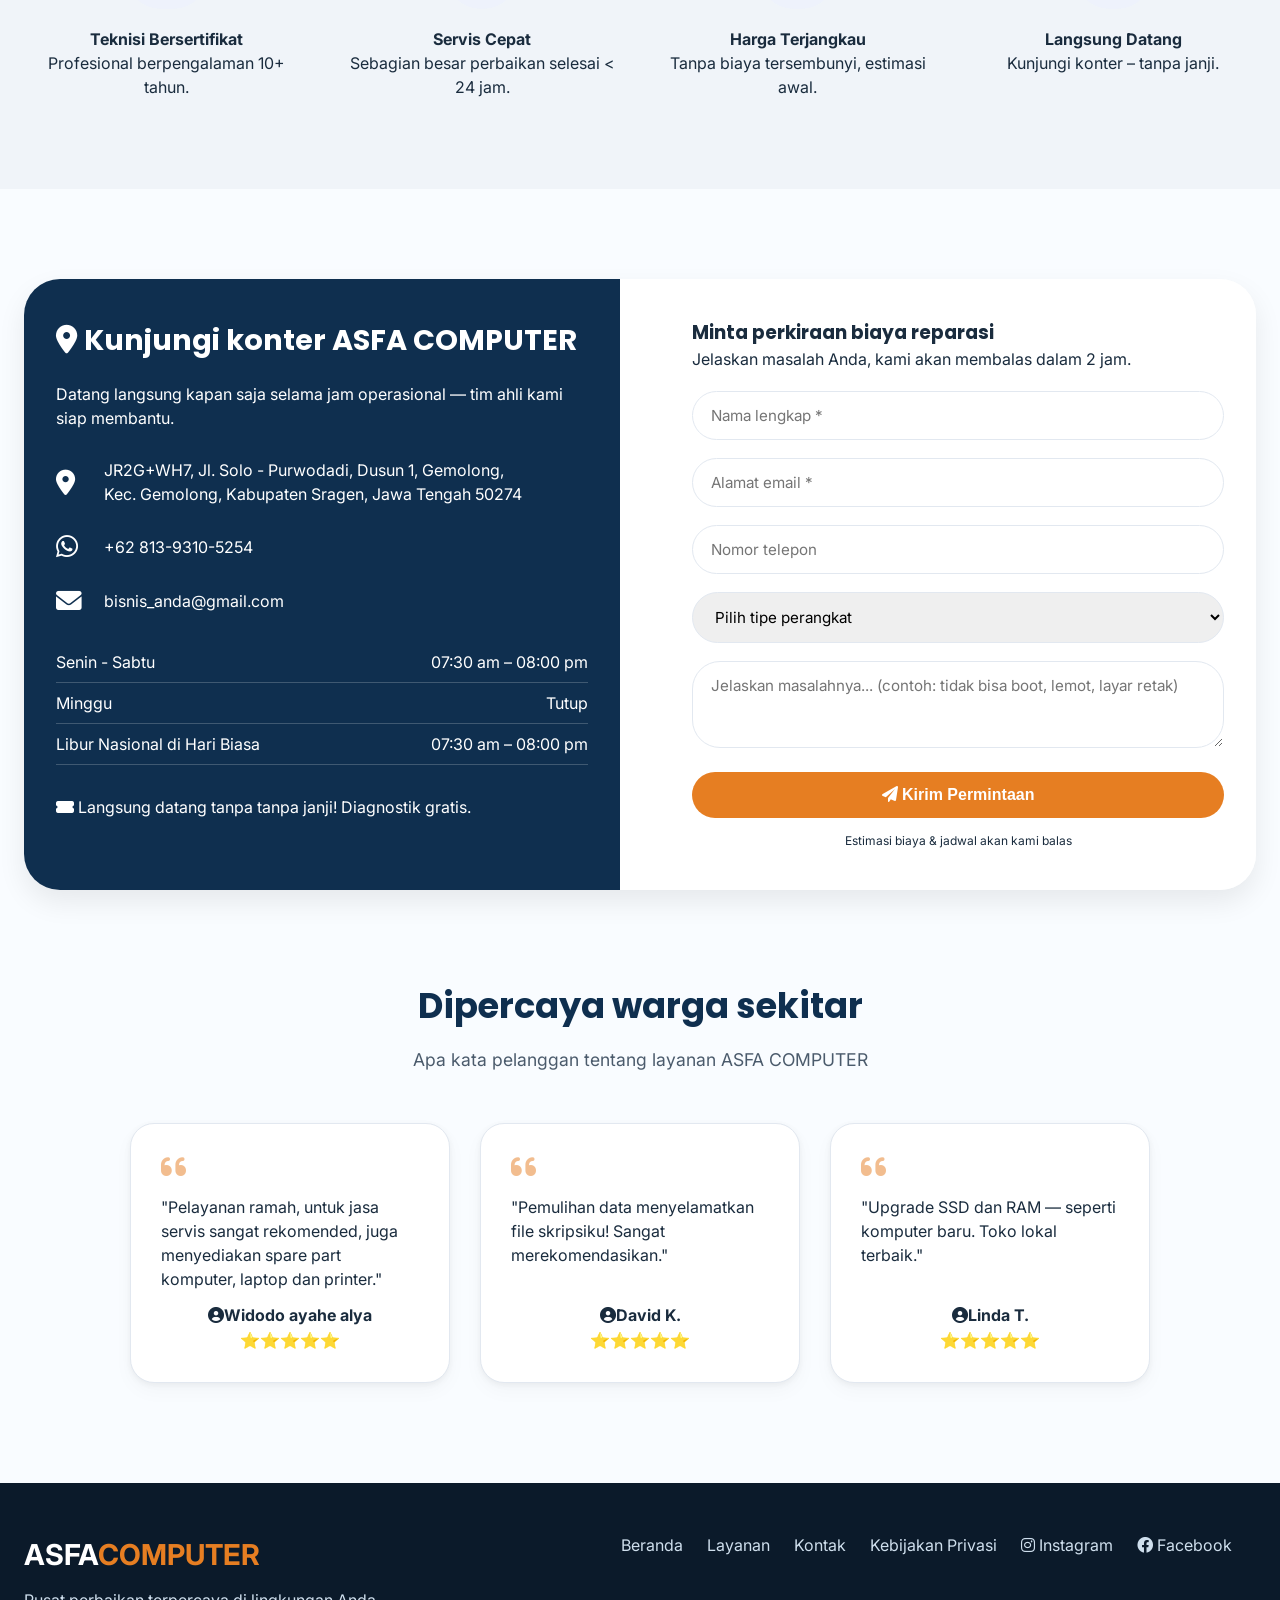
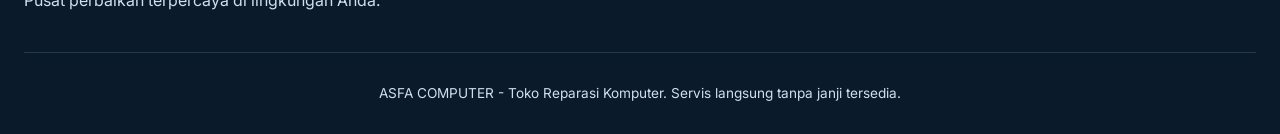
==== commit 75f75922: "add cta" ====
--- a/src/index.html
+++ b/src/index.html
@@ -62,7 +62,7 @@
         <a class = "nav" href="#home">Beranda</a>
         <a class = "nav" href="#services">Layanan</a>
         <a class = "nav" href="#contact">Kontak</a>
-        <a class = "nav" href="#location">Lokasi</a>
+        
         <a href="#" class="btn-outline-call"><i class="fab fa-whatsapp wa"></i>+62 813-9310-5254</a>
       </div>
       
@@ -81,8 +81,8 @@
   <a href="#home" class="mobile-nav-link">Beranda</a>
   <a href="#services" class="mobile-nav-link">Layanan</a>
   <a href="#contact" class="mobile-nav-link">Kontak</a>
-  <a href="#location" class="mobile-nav-link">Lokasi</a>
-  <a href="#" class="btn-outline-call-mobile" id="mobileCallBtn"><i class="fas fa-phone-alt"></i> +62 857-4691-5869</a>
+  
+  <a href="https://wa.me/6281393105254?text=Halo%20ASFA%20COMPUTER%2C%20saya%20ingin%20booking%20servis" target="blank" class="btn-outline-call-mobile" id="mobileCallBtn"><i class="fas fa-phone-alt"></i> +62 857-4691-5869</a>
 </div>
 
 <!-- Overlay -->
@@ -197,7 +197,9 @@
           <h3><i class="fas fa-map-marker-alt"></i> Kunjungi konter ASFA COMPUTER</h3>
           <p>Datang langsung kapan saja selama jam operasional — tim ahli kami siap membantu.</p>
           <a class = "addres" href="https://maps.app.goo.gl/Fgyykziy1ZP6LN6L7" target="_blank"><div class="info-detail"><i class="fas fa-location-dot"></i> <span>JR2G+WH7, Jl. Solo - Purwodadi, Dusun 1, Gemolong,<br> Kec. Gemolong, Kabupaten Sragen, Jawa Tengah 50274</span></div></a>
+          <a href="https://wa.me/6281393105254?text=Halo%20ASFA%20COMPUTER%2C%20saya%20ingin%20booking%20servis" class="addres" target="_blank">
           <div class="info-detail"><i class="fab fa-whatsapp"></i> <span>+62 813-9310-5254</span></div>
+          </a>
           <div class="info-detail"><i class="fas fa-envelope"></i> <span>bisnis_anda@gmail.com</span></div>
           <div class="hours-list">
             <li><span>Senin - Sabtu</span><span>07:30 am – 08:00 pm</span></li>
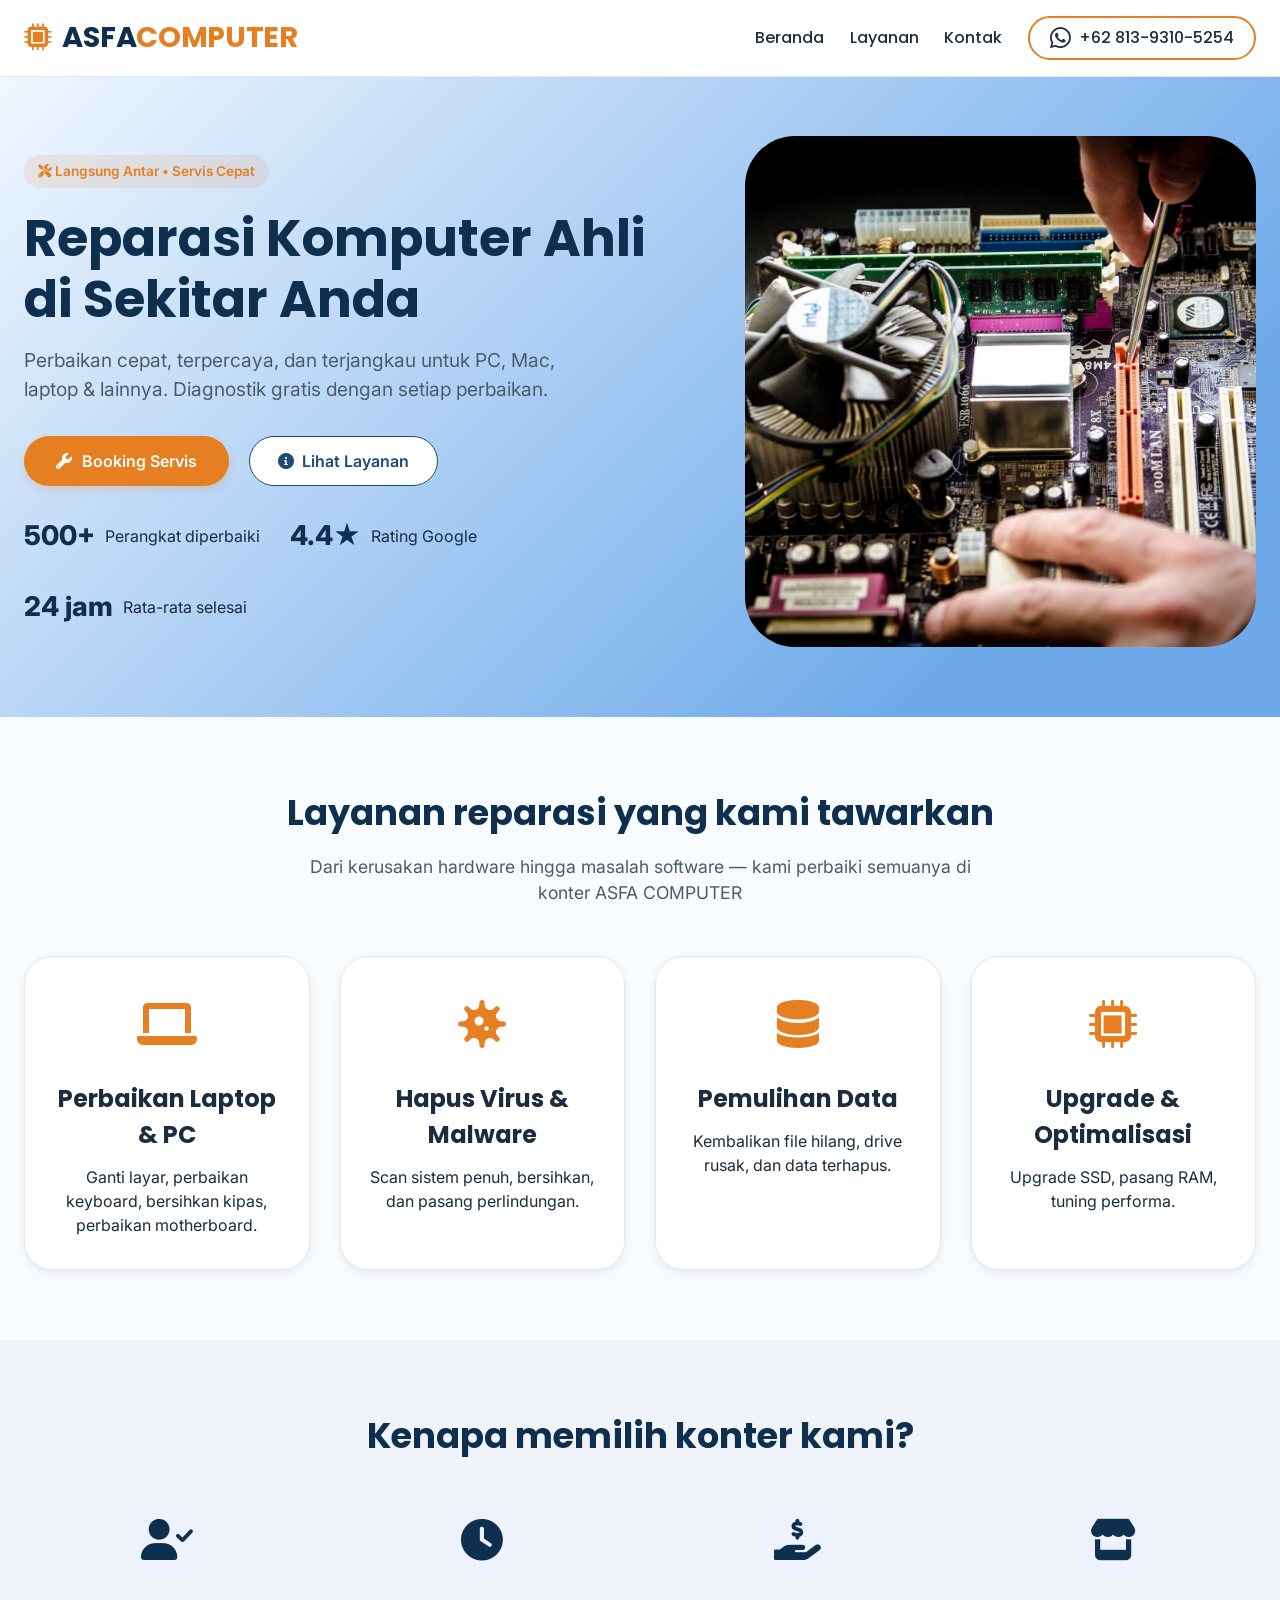
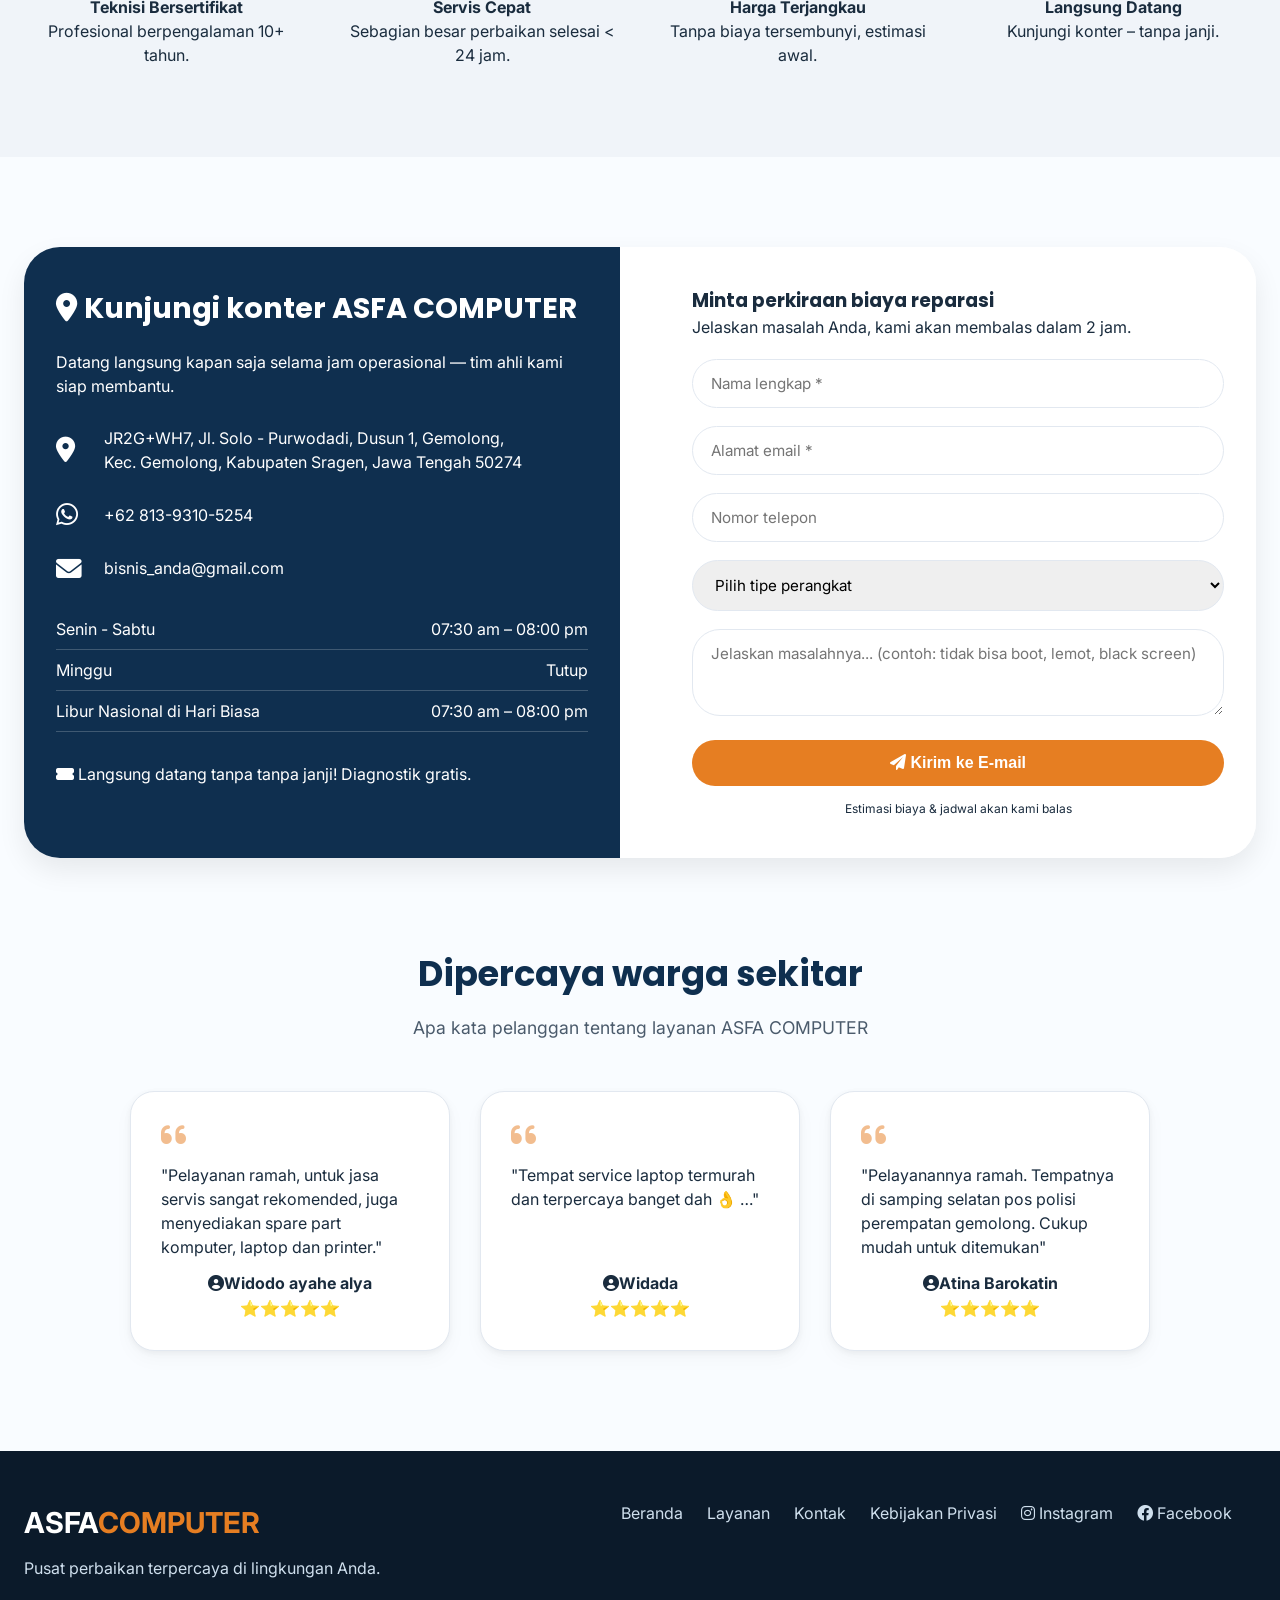
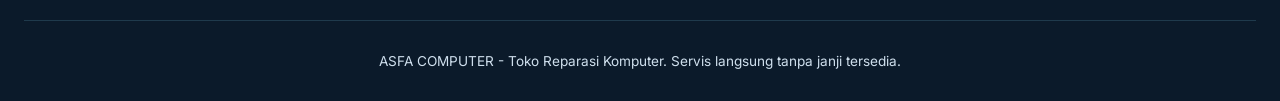
==== commit 4fe7f1ef: "handle form" ====
--- a/src/index.html
+++ b/src/index.html
@@ -8,6 +8,7 @@
   <!-- SEO META TAGS - Krusial untuk peringkat di Google & mesin pencari  -->
   <!-- ================================================================== -->
   <title>ASFA COMPUTER | Reparasi Komputer Profesional di Gemolong</title>
+  <link rel="icon" href="../assets/asfa_logo_clean.png">
   <meta name="description" content="ASFA COMPUTER - Reparasi komputer profesional di Gemolong. Servis laptop, PC, Mac, pemulihan data, upgrade SSD/RAM. Gratis diagnostik, harga terjangkau. Langsung antar tanpa janji. ⭐ 4.9 rating.">
   <meta name="keywords" content="reparasi komputer, service laptop jakarta, perbaikan pc, toko komputer, ASHFACOMP, perbaikan laptop, pemulihan data jakarta, upgrade ssd, virus removal">
   <meta name="author" content="ASFA COMPUTER">
@@ -63,7 +64,7 @@
         <a class = "nav" href="#services">Layanan</a>
         <a class = "nav" href="#contact">Kontak</a>
         
-        <a href="#" class="btn-outline-call"><i class="fab fa-whatsapp wa"></i>+62 813-9310-5254</a>
+        <a href="https://wa.me/6281393105254?text=Halo%20ASFA%20COMPUTER%2C%20saya%20ingin%20booking%20servis" target="blank" class="btn-outline-call"><i class="fab fa-whatsapp wa"></i>+62 813-9310-5254</a>
       </div>
       
       <!-- Hamburger Button (Mobile Only) -->
@@ -102,7 +103,7 @@
         </div>
         <div class="hero-stats">
           <div class="stat-item"><span class="stat-number">500+</span> <span>Perangkat diperbaiki</span></div>
-          <div class="stat-item"><span class="stat-number">4.9★</span> <span>Rating Google</span></div>
+          <div class="stat-item"><span class="stat-number">4.4★</span> <span>Rating Google</span></div>
           <div class="stat-item"><span class="stat-number">24 jam</span> <span>Rata-rata selesai</span></div>
         </div>
       </div>
@@ -152,25 +153,22 @@
           <div class="service-icon"><i class="fas fa-laptop"></i></div>
           <h3>Perbaikan Laptop & PC</h3>
           <p>Ganti layar, perbaikan keyboard, bersihkan kipas, perbaikan motherboard.</p>
-          <span class="price-badge">Mulai Rp...</span>
         </div>
         <div class="service-card">
           <div class="service-icon"><i class="fas fa-virus"></i></div>
           <h3>Hapus Virus & Malware</h3>
           <p>Scan sistem penuh, bersihkan, dan pasang perlindungan.</p>
-          <span class="price-badge">Mulai Rp...</span>
         </div>
         <div class="service-card">
           <div class="service-icon"><i class="fas fa-database"></i></div>
           <h3>Pemulihan Data</h3>
           <p>Kembalikan file hilang, drive rusak, dan data terhapus.</p>
-          <span class="price-badge">Mulai Rp...</span>
         </div>
         <div class="service-card">
           <div class="service-icon"><i class="fas fa-microchip"></i></div>
           <h3>Upgrade & Optimalisasi</h3>
           <p>Upgrade SSD, pasang RAM, tuning performa.</p>
-          <span class="price-badge">Mulai Rp...</span>
+
         </div>
       </div>
     </div>
@@ -211,19 +209,23 @@
         <div class="contact-form">
           <h3>Minta perkiraan biaya reparasi</h3>
           <p style="margin-bottom: 20px;">Jelaskan masalah Anda, kami akan membalas dalam 2 jam.</p>
-          <form id="repairForm">
-            <div class="form-group"><input type="text" placeholder="Nama lengkap *" id="name" required></div>
-            <div class="form-group"><input type="email" placeholder="Alamat email *" id="email" required></div>
-            <div class="form-group"><input type="tel" placeholder="Nomor telepon" id="phone"></div>
+          <form id="repairForm" action="https://formspree.io/f/meewwjjy" method="post" target="blank">
+            <div class="form-group"><input type="text" placeholder="Nama lengkap *" id="name" name="nama" required></div>
+            <div class="form-group"><input type="email" placeholder="Alamat email *" id="email" name="email" required></div>
+            <div class="form-group"><input type="tel" placeholder="Nomor telepon" id="phone" name="telepon"></div>
             <div class="form-group">
-              <select id="device">
+              <select id="device" name="perangkat">
                 <option value="">Pilih tipe perangkat</option>
-                <option>Laptop (Windows)</option><option>MacBook / iMac</option>
-                <option>PC Desktop</option><option>Lainnya / Tidak yakin</option>
+                <option>Laptop (Windows)</option>
+                <option>MacBook / iMac</option>
+                <option>PC Desktop</option>
+                <option>Printer</option>
+                <option>Beli Accecories</option>
+                <option>Lainnya</option>
               </select>
             </div>
-            <div class="form-group"><textarea rows="3" placeholder="Jelaskan masalahnya... (contoh: tidak bisa boot, lemot, layar retak)" id="issue"></textarea></div>
-            <button type="submit" class="btn-submit"><i class="fas fa-paper-plane"></i> Kirim Permintaan</button>
+            <div class="form-group"><textarea rows="3" placeholder="Jelaskan masalahnya... (contoh: tidak bisa boot, lemot, black screen)" id="issue" name="issue"></textarea></div>
+            <button type="submit" class="btn-submit"><i class="fas fa-paper-plane"></i> Kirim ke E-mail</button>
             <p style="font-size: 12px; margin-top: 14px; text-align: center;">Estimasi biaya & jadwal akan kami balas</p>
           </form>
         </div>
@@ -238,8 +240,8 @@
       <div class="section-sub">Apa kata pelanggan tentang layanan ASFA COMPUTER</div>
       <div class="testimonial-grid">
         <div class="testi-card"><i class="fas fa-quote-left"></i><p>"Pelayanan ramah, untuk jasa servis sangat rekomended, juga menyediakan spare part komputer, laptop dan printer."</p><div class="client"> <strong><i class="fas fa-user-circle"></i>Widodo ayahe alya</strong> <span>⭐⭐⭐⭐⭐</span></div></div>
-        <div class="testi-card"><i class="fas fa-quote-left"></i><p>"Pemulihan data menyelamatkan file skripsiku! Sangat merekomendasikan."</p><div class="client"> <strong><i class="fas fa-user-circle"></i>David K.</strong> <span>⭐⭐⭐⭐⭐</span></div></div>
-        <div class="testi-card"><i class="fas fa-quote-left"></i><p>"Upgrade SSD dan RAM — seperti komputer baru. Toko lokal terbaik."</p><div class="client"> <strong><i class="fas fa-user-circle"></i>Linda T.</strong> <span>⭐⭐⭐⭐⭐</span></div></div>
+        <div class="testi-card"><i class="fas fa-quote-left"></i><p>"Tempat service laptop termurah dan terpercaya banget dah 👌 …"</p><div class="client"> <strong><i class="fas fa-user-circle"></i>Widada</strong> <span>⭐⭐⭐⭐⭐</span></div></div>
+        <div class="testi-card"><i class="fas fa-quote-left"></i><p>"Pelayanannya ramah. Tempatnya di samping selatan pos polisi perempatan gemolong. Cukup mudah untuk ditemukan"</p><div class="client"> <strong><i class="fas fa-user-circle"></i>Atina Barokatin</strong> <span>⭐⭐⭐⭐⭐</span></div></div>
         
       </div>
       
@@ -257,9 +259,6 @@
   </div>
 </footer>
 
-<!-- ================================================================== -->
-<!-- JAVASCRIPT EXTERNAL FILE                                           -->
-<!-- ================================================================== -->
 <script src="script.js"></script>
 </body>
 </html>
--- a/src/style.css
+++ b/src/style.css
@@ -544,12 +544,6 @@
       font-size: 1.8rem;
       margin-bottom: 12px;
     }
-    /* .client {
-      display: flex;
-      align-items: center;
-      gap: 8px;
-      
-    } */
 
     .client {
       display: grid;
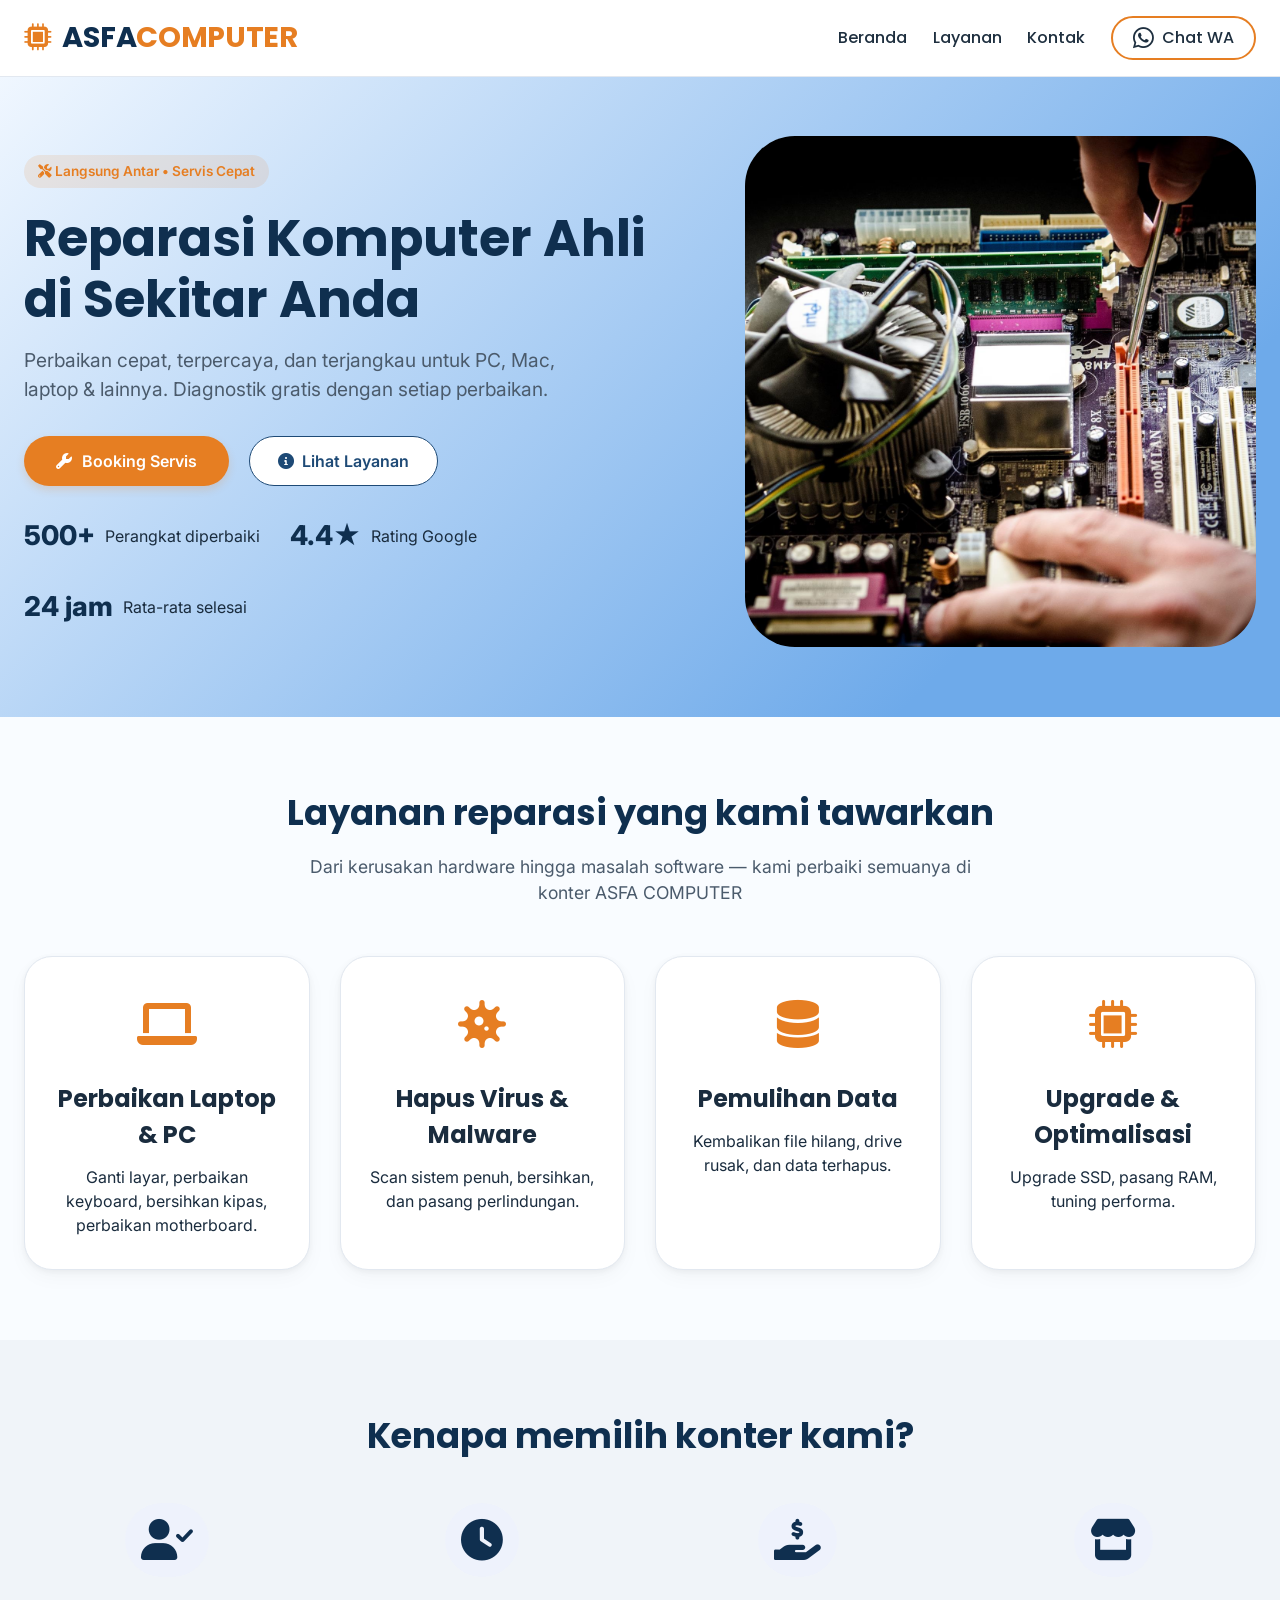
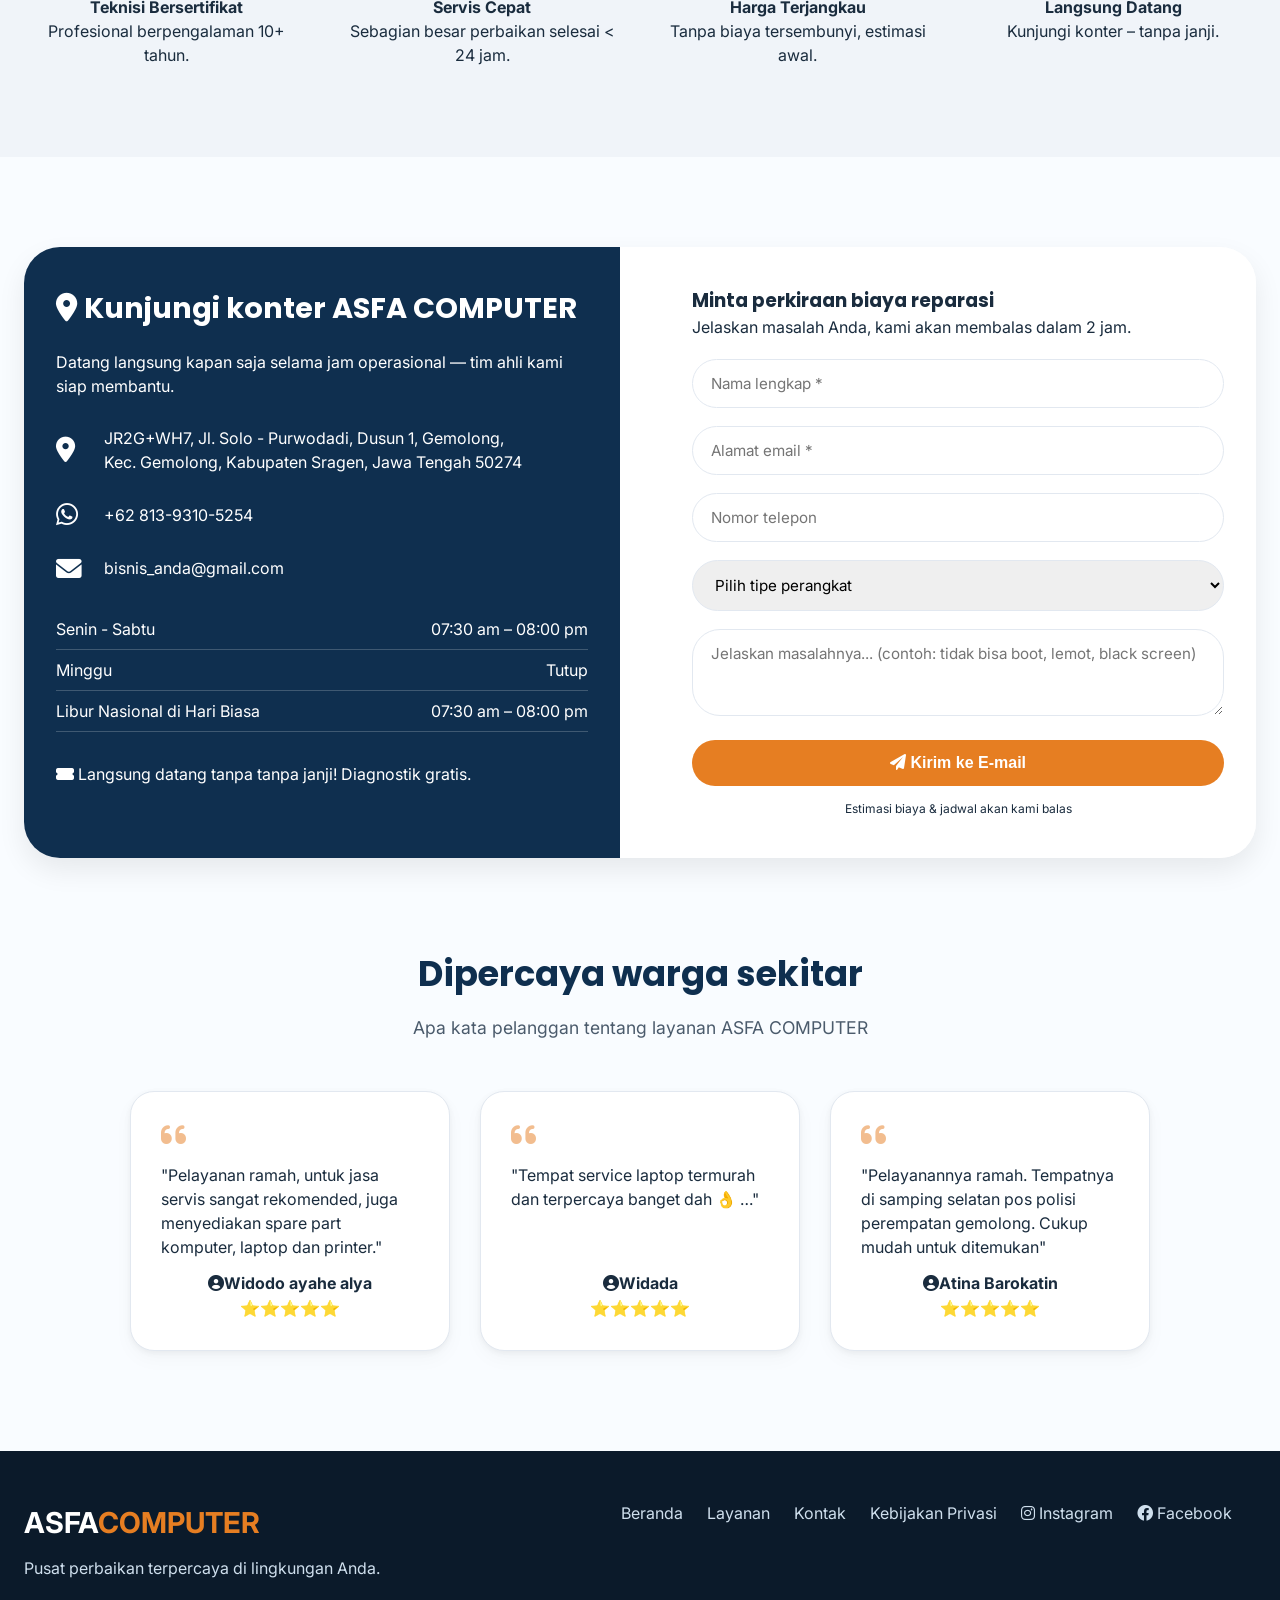
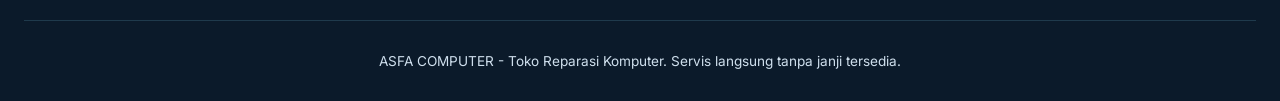
==== commit d7f8f730: "start to build payment methods and subscribtion web settings" ====
--- a/src/index.html
+++ b/src/index.html
@@ -44,6 +44,16 @@
   <link href="https://fonts.googleapis.com/css2?family=Inter:opsz,wght@14..32,300;400;500;600;700&family=Poppins:wght@500;600;700&display=swap" rel="stylesheet">
   
   <link rel="stylesheet" href="style.css">
+  <!-- api -->
+  <script>
+    fetch('/api/status')
+    .then(r => r.json())
+    .then(data => {
+      if (!data.active) {
+        window.location.href = '/suspended.html'
+      }
+    })
+  </script>
 
 </head>
 <body>
@@ -64,7 +74,7 @@
         <a class = "nav" href="#services">Layanan</a>
         <a class = "nav" href="#contact">Kontak</a>
         
-        <a href="https://wa.me/6281393105254?text=Halo%20ASFA%20COMPUTER%2C%20saya%20ingin%20booking%20servis" target="blank" class="btn-outline-call"><i class="fab fa-whatsapp wa"></i>+62 813-9310-5254</a>
+        <a href="https://wa.me/6281393105254?text=Halo%20ASFA%20COMPUTER%2C%20saya%20ingin%20booking%20servis" target="blank" class="btn-outline-call"><i class="fab fa-whatsapp wa"></i>Chat WA</a>
       </div>
       
       <!-- Hamburger Button (Mobile Only) -->
@@ -82,8 +92,9 @@
   <a href="#home" class="mobile-nav-link">Beranda</a>
   <a href="#services" class="mobile-nav-link">Layanan</a>
   <a href="#contact" class="mobile-nav-link">Kontak</a>
-  
-  <a href="https://wa.me/6281393105254?text=Halo%20ASFA%20COMPUTER%2C%20saya%20ingin%20booking%20servis" target="blank" class="btn-outline-call-mobile" id="mobileCallBtn"><i class="fas fa-phone-alt"></i> +62 857-4691-5869</a>
+  <div class="wa-mobile-icon">
+  <a href="https://wa.me/6281393105254?text=Halo%20ASFA%20COMPUTER%2C%20saya%20ingin%20booking%20servis" target="blank" class="btn-outline-call-mobile" id="mobileCallBtn"><i class="fab fa-whatsapp wa icon-wa"></i>Chat WA</a>
+  </div>
 </div>
 
 <!-- Overlay -->
--- a/src/style.css
+++ b/src/style.css
@@ -185,12 +185,25 @@
       margin-top: 20px;
       background: transparent;
       border: 2px solid var(--accent);
+      width: 100%;
       padding: 12px 20px;
       border-radius: 40px;
       font-weight: 600;
       color: var(--accent);
       text-align: center;
       display: inline-block;
+    }
+
+    .mobile-nav .btn-outline-call-mobile:hover {
+      color: white;
+    }
+
+    .icon-wa {
+      padding-right: 12px;
+      height: 100%;
+    }
+    .mobile-nav .btn-outline-call-mobile:hover {
+      background: var(--accent);
     }
 
     .menu-overlay {
